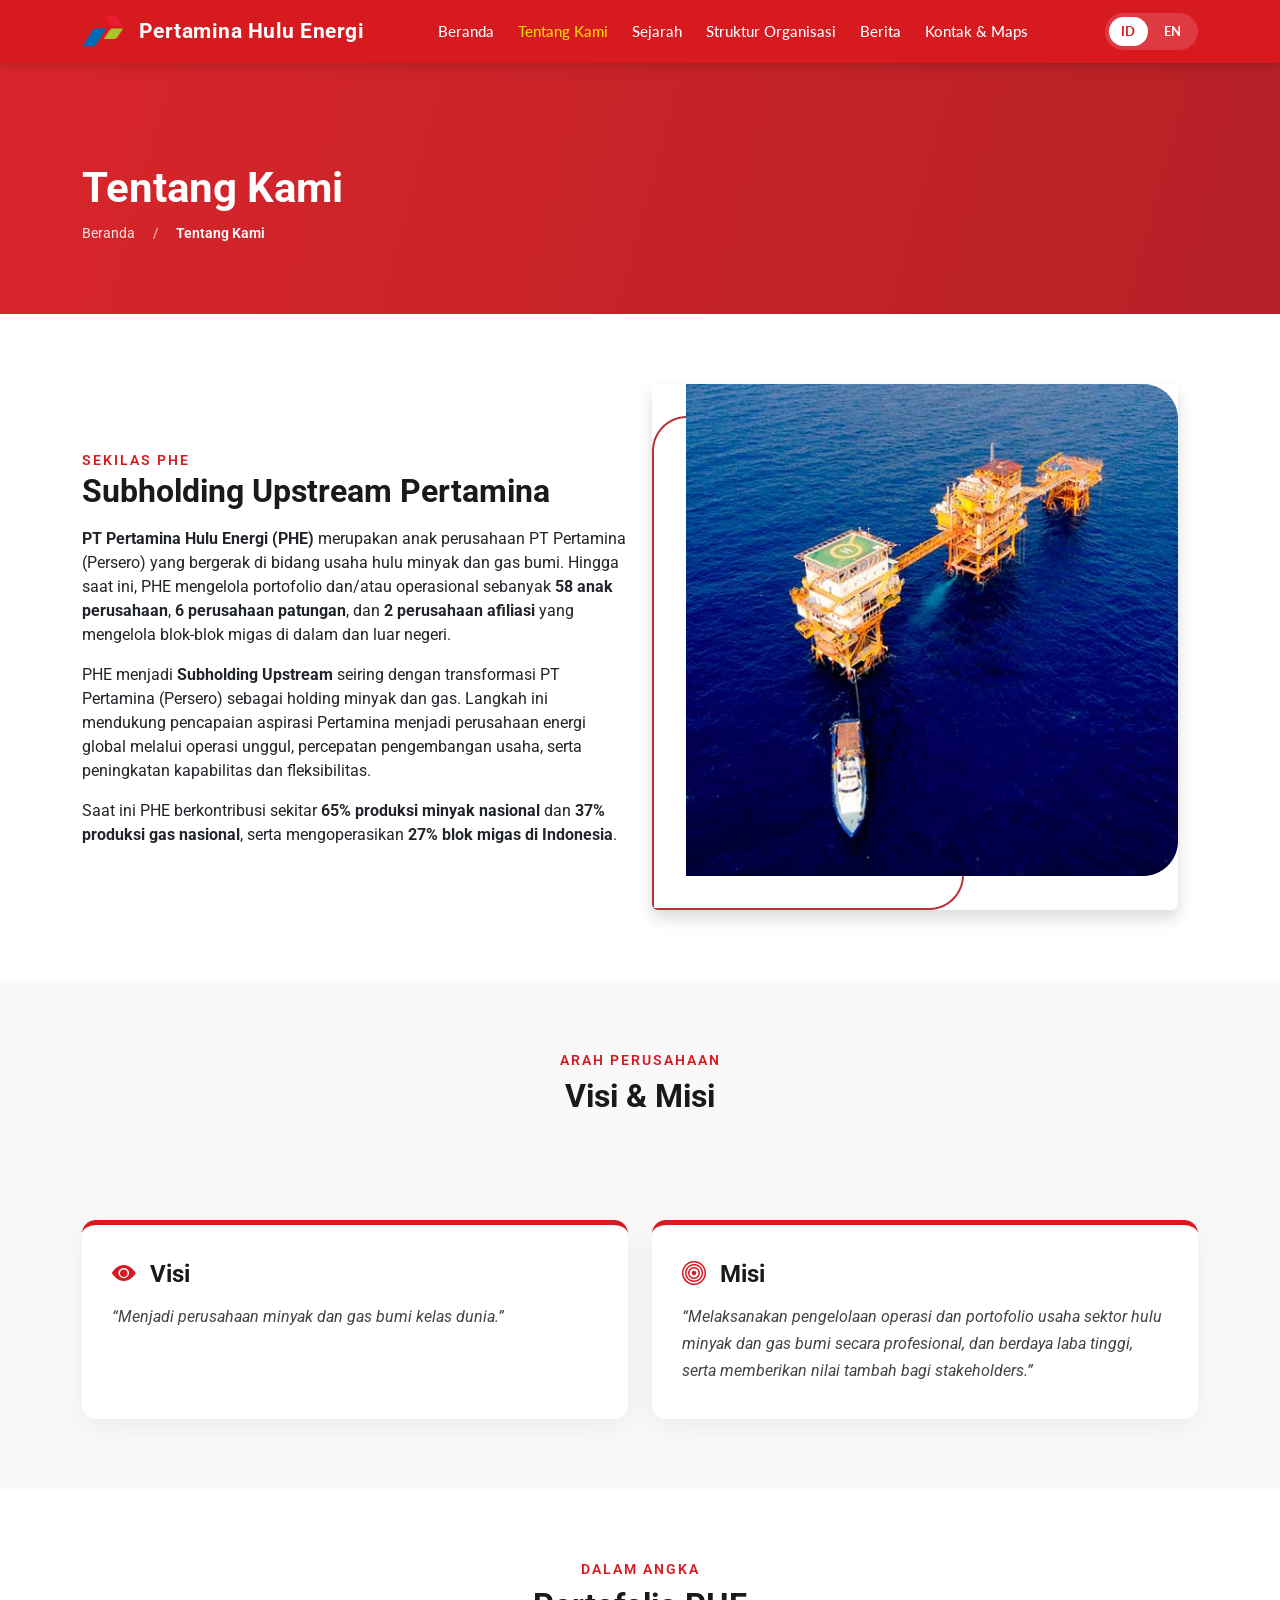
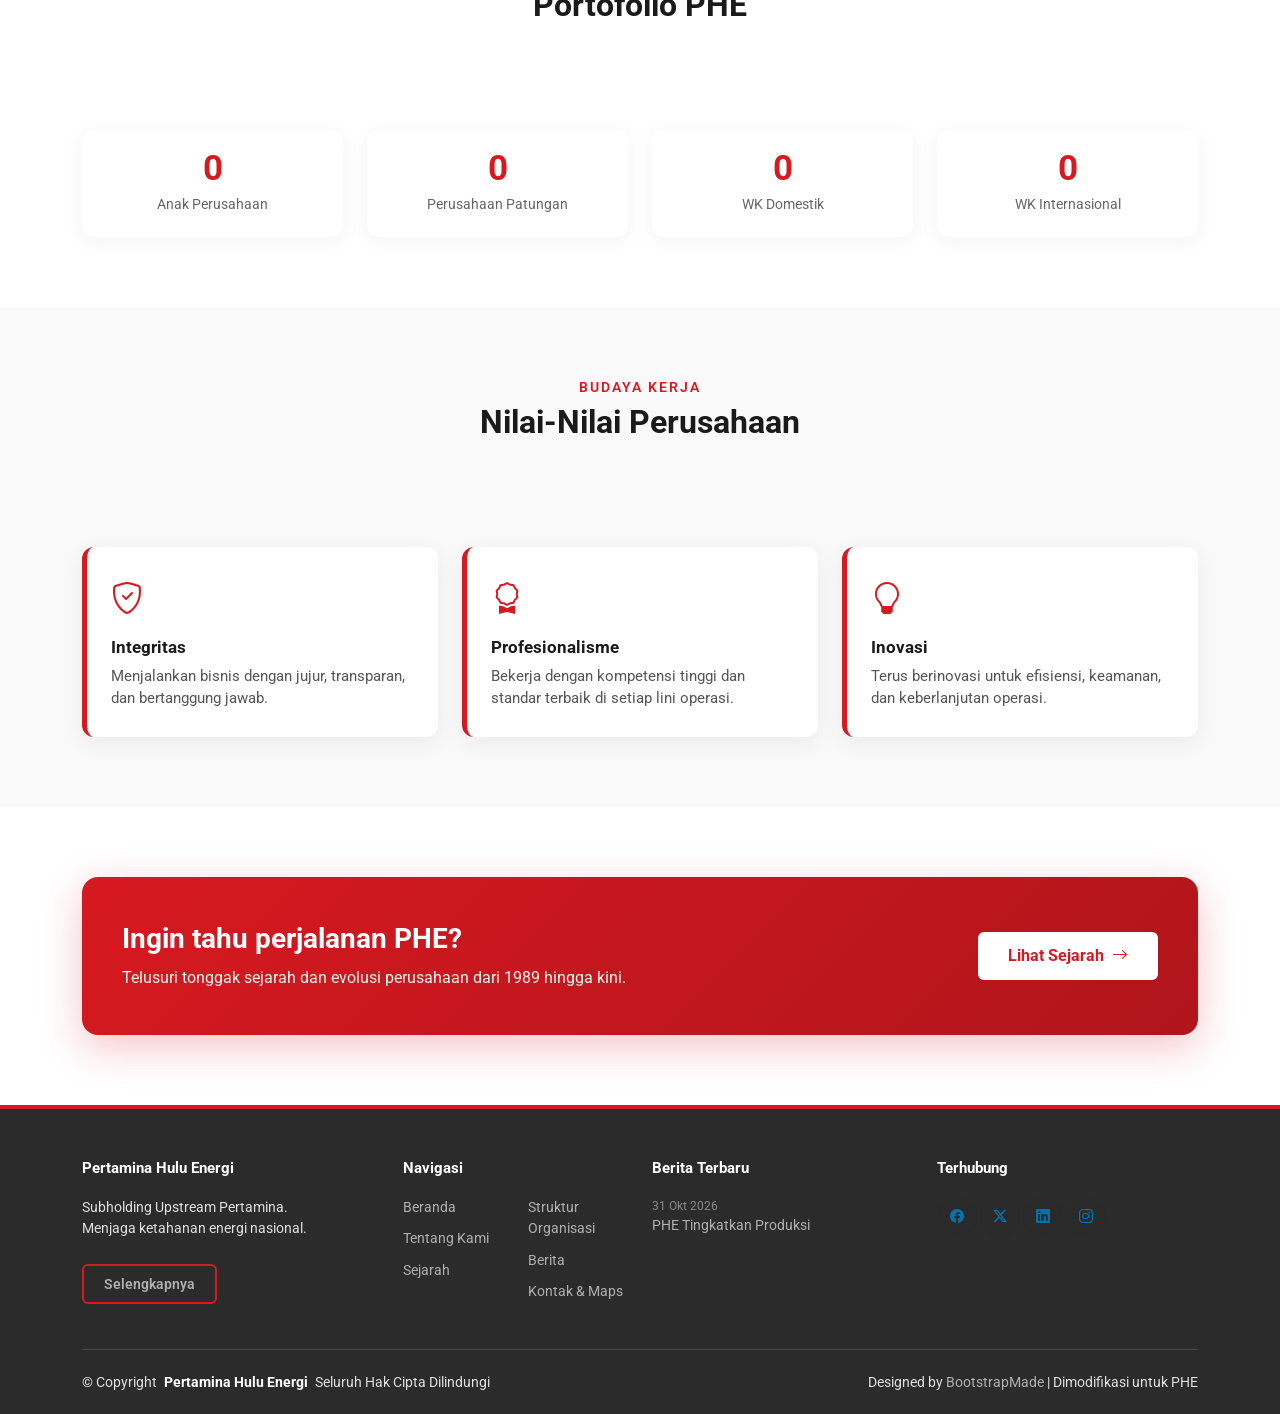
==== about.html @ e36b3fea "fix folder structure" ====
<!DOCTYPE html>
<html lang="id">

<head>
  <meta charset="utf-8">
  <meta content="width=device-width, initial-scale=1.0" name="viewport">
  <title>Tentang Kami - Pertamina Hulu Energi</title>
  <meta name="description" content="Profil lengkap PT Pertamina Hulu Energi (PHE), Subholding Upstream Pertamina.">

  <link href="assets/img/logok.png" rel="icon">
  <link href="assets/img/logok.png" rel="apple-touch-icon">

  <link href="https://fonts.googleapis.com" rel="preconnect">
  <link href="https://fonts.gstatic.com" rel="preconnect" crossorigin>
  <link href="https://fonts.googleapis.com/css2?family=Roboto:ital,wght@0,100;0,300;0,400;0,500;0,700;0,900;1,100;1,300;1,400;1,500;1,700;1,900&family=Lato:ital,wght@0,100;0,300;0,400;0,700;0,900;1,100;1,300;1,400;1,700;1,900&display=swap" rel="stylesheet">

  <link href="assets/vendor/bootstrap/css/bootstrap.min.css" rel="stylesheet">
  <link href="assets/vendor/bootstrap-icons/bootstrap-icons.css" rel="stylesheet">
  <link href="assets/vendor/aos/aos.css" rel="stylesheet">
  <link href="assets/vendor/swiper/swiper-bundle.min.css" rel="stylesheet">
  <link href="assets/vendor/glightbox/css/glightbox.min.css" rel="stylesheet">

  <link href="assets/css/main.css" rel="stylesheet">

  <style>
    :root {
      --pertamina-red: #D71920;
      --pertamina-blue: #0073B2;
      --pertamina-green: #00A651;
      --pertamina-dark: #1a1a1a;
      --pertamina-gray: #f5f5f5;
    }
    body { font-family: 'Roboto', sans-serif; color: #333; }

    .header {
      background-color: var(--pertamina-red) !important;
      color: #fff;
      box-shadow: 0 2px 12px rgba(0,0,0,0.18);
      padding: 12px 0;
    }
    
    .header .logo img {
      height: 60px;
      width: auto;
      object-fit: contain;
      margin-right: 15px; 
    }
    
    .header .sitename {
      color: #fff !important;
      font-weight: 700; 
      font-size: 1.5rem;
      letter-spacing: 0.5px; 
      margin: 0;
      display: flex;
      align-items: center;
    }

    .header .navmenu a { color: #fff !important; font-weight: 500; font-size: 0.95rem; padding: 8px 12px; }
    .header .navmenu a:hover, .header .navmenu .active { color: #ffd700 !important; }
    .header .mobile-nav-toggle { color: #fff; font-size: 1.5rem; }

    .page-title {
      background: linear-gradient(105deg, rgba(215,25,32,0.95) 0%, rgba(176,21,27,0.95) 100%),
                  url('https://images.unsplash.com/photo-1518709268805-4e9042af9f23?auto=format&fit=crop&w=1600&q=80') center/cover no-repeat;
      color: #fff;
      padding: 100px 0 70px;
    }
    .page-title h1 { color: #fff; font-weight: 700; font-size: 2.6rem; margin-bottom: 10px; }
    .page-title .breadcrumbs ol {
      list-style: none; padding: 0; margin: 0; display: flex; gap: 8px; flex-wrap: wrap;
      font-size: 0.9rem;
    }
    .page-title .breadcrumbs ol li a { color: #ffe4e6; text-decoration: none; }
    .page-title .breadcrumbs ol li a:hover { color: #fff; }
    .page-title .breadcrumbs ol li.current { color: #fff; font-weight: 600; }
    .page-title .breadcrumbs ol li + li::before { content: "/"; color: rgba(255,255,255,0.6); margin-right: 8px; }

    .section { padding: 70px 0; }
    .section-title { text-align: center; margin-bottom: 45px; }
    .section-title p { color: var(--pertamina-red); font-weight: 600; text-transform: uppercase; letter-spacing: 2px; font-size: 0.85rem; margin-bottom: 6px; }
    .section-title h2 { font-weight: 700; color: var(--pertamina-dark); font-size: 2rem; }

    .content-subtitle { color: var(--pertamina-red); font-weight: 600; text-transform: uppercase; letter-spacing: 2px; font-size: 0.9rem; }

    .btn-detail {
      background: var(--pertamina-red) !important;
      border-color: var(--pertamina-red) !important;
      color: #fff !important;
      padding: 12px 30px; border-radius: 6px; font-weight: 600;
      text-decoration: none; display: inline-block; transition: 0.3s;
    }
    .btn-detail:hover { background: #b0151b !important; border-color: #b0151b !important; color: #fff !important; }

    .vm-box {
      background: #fff; border-radius: 14px; padding: 35px 30px; height: 100%;
      box-shadow: 0 8px 30px rgba(0,0,0,0.06);
      border-top: 5px solid var(--pertamina-red);
    }
    .vm-box h4 { font-weight: 700; color: var(--pertamina-dark); margin-bottom: 14px; }
    .vm-box h4 i { color: var(--pertamina-red); margin-right: 8px; }
    .vm-box p { font-style: italic; color: #444; margin: 0; line-height: 1.7; }

    .stat-box { text-align: center; padding: 22px 10px; background: #fff; border-radius: 12px; box-shadow: 0 4px 20px rgba(0,0,0,0.05); }
    .stat-box .number { font-size: 2.2rem; font-weight: 700; color: var(--pertamina-red); display: block; line-height: 1; }
    .stat-box .label { font-size: 0.85rem; color: #666; margin-top: 8px; display: block; }

    .nilai-card {
      background: #fff; border-radius: 12px; padding: 28px 24px; height: 100%;
      box-shadow: 0 6px 24px rgba(0,0,0,0.06);
      border-left: 5px solid var(--pertamina-red);
      transition: 0.3s;
    }
    .nilai-card:hover { transform: translateY(-4px); box-shadow: 0 12px 32px rgba(0,0,0,0.1); }
    .nilai-card i { font-size: 2rem; color: var(--pertamina-red); margin-bottom: 14px; display: inline-block; }
    .nilai-card h5 { font-size: 1.05rem; font-weight: 700; color: var(--pertamina-dark); margin-bottom: 8px; }
    .nilai-card p { font-size: 0.92rem; color: #555; margin: 0; }

    .cta-strip {
      background: linear-gradient(135deg, var(--pertamina-red), #b0151b);
      color: #fff; border-radius: 16px; padding: 45px 40px;
      box-shadow: 0 12px 40px rgba(215,25,32,0.25);
    }
    .cta-strip h3 { font-weight: 700; margin-bottom: 10px; }
    .cta-strip p { opacity: 0.95; margin-bottom: 0; }
    .cta-strip .btn-light-phe {
      background: #fff; color: var(--pertamina-red);
      padding: 12px 30px; border-radius: 6px; font-weight: 700;
      text-decoration: none; display: inline-block; transition: 0.3s;
    }
    .cta-strip .btn-light-phe:hover { background: #ffe4e6; }

    /* FOOTER DARK MODE */
    .footer {
      background-color: #2b2b2b !important;
      border-top: 4px solid var(--pertamina-red);
      padding-top: 50px;
      color: #e0e0e0;
    }
    
    .footer .widget-heading { color: #ffffff !important; font-weight: 700; font-size: 1.1rem; margin-bottom: 16px; }
    .footer a, .footer .widget ul li a { color: #b0b0b0 !important; text-decoration: none; }
    .footer a:hover, .footer .widget ul li a:hover { color: #ffffff !important; }
    .footer .social-icons a span { color: #ffffff; }
    .footer .social-icons a:hover span { color: var(--pertamina-red); }
    .footer .copyright { border-top: 1px solid #444444; margin-top: 30px; padding: 20px 0; font-size: 0.85rem; }
    
    /* PERBAIKAN WARNA TANGGAL FOOTER */
    .footer .widget .footer-blog-entry .date {
      color: #888 !important; 
    }

    @media (max-width: 768px) {
      .page-title h1 { font-size: 2rem; }
      .page-title { padding: 80px 0 55px; }
      .section { padding: 55px 0; }
      .header .logo img { height: 45px; }
      .header .sitename { font-size: 1.1rem; }
    }
  </style>
</head>

<body class="about-page">

  <header id="header" class="header d-flex align-items-center sticky-top">
    <div class="container-fluid container-xl position-relative d-flex align-items-center justify-content-between">
      
      <a href="index.html" class="logo d-flex align-items-center">
        <img src="assets/img/logok.png" alt="Logo Pertamina">
        <h1 class="sitename">Pertamina Hulu Energi</h1>
      </a>

      <nav id="navmenu" class="navmenu">
        <ul>
          <li><a href="index.html" data-i18n="nav.beranda">Beranda</a></li>
          <li><a href="about.html" class="active" data-i18n="nav.tentang">Tentang Kami</a></li>
          <li><a href="sejarah.html" data-i18n="nav.sejarah">Sejarah</a></li>
          <li><a href="struktur-organisasi.html" data-i18n="nav.struktur">Struktur Organisasi</a></li>
          <li><a href="berita.html" data-i18n="nav.berita">Berita</a></li>
          <li><a href="contact.html" data-i18n="nav.kontak">Kontak & Maps</a></li>
        </ul>
        <i class="mobile-nav-toggle d-xl-none bi bi-list"></i>
      </nav>
      
      <div class="lang-switcher">
        <button class="lang-btn active" data-lang="id" title="Bahasa Indonesia">ID</button>
        <button class="lang-btn" data-lang="en" title="English">EN</button>
      </div>
    </div>
  </header>

  <main class="main">

    <div class="page-title">
      <div class="container">
        <h1 data-i18n="about.page.title">Tentang Kami</h1>
        <nav class="breadcrumbs">
          <ol>
            <li><a href="index.html" data-i18n="nav.beranda">Beranda</a></li>
            <li class="current" data-i18n="about.breadcrumb">Tentang Kami</li>
          </ol>
        </nav>
      </div>
    </div>

    <section class="section">
      <div class="container">
        <div class="row gy-5 align-items-center">
          <div class="col-lg-6" data-aos="fade-up">
            <span class="content-subtitle" data-i18n="about.tag">Sekilas PHE</span>
            <h2 class="mb-3" style="font-weight:700;color:var(--pertamina-dark);" data-i18n="about.title">Subholding Upstream Pertamina</h2>
            <p data-i18n="about.p1">
              <strong>PT Pertamina Hulu Energi (PHE)</strong> merupakan anak perusahaan
              PT Pertamina (Persero) yang bergerak di bidang usaha hulu minyak dan gas bumi.
              Hingga saat ini, PHE mengelola portofolio dan/atau operasional sebanyak
              <strong>58 anak perusahaan</strong>, <strong>6 perusahaan patungan</strong>,
              dan <strong>2 perusahaan afiliasi</strong> yang mengelola blok-blok migas
              di dalam dan luar negeri.
            </p>
            <p data-i18n="about.p2">
              PHE menjadi <strong>Subholding Upstream</strong> seiring dengan transformasi
              PT Pertamina (Persero) sebagai holding minyak dan gas. Langkah ini mendukung
              pencapaian aspirasi Pertamina menjadi perusahaan energi global melalui
              operasi unggul, percepatan pengembangan usaha, serta peningkatan kapabilitas
              dan fleksibilitas.
            </p>
            <p class="mb-0" data-i18n="about.p3">
              Saat ini PHE berkontribusi sekitar <strong>65% produksi minyak nasional</strong>
              dan <strong>37% produksi gas nasional</strong>, serta mengoperasikan
              <strong>27% blok migas di Indonesia</strong>.
            </p>
          </div>
          <div class="col-lg-6" data-aos="fade-up" data-aos-delay="100">
            <img src="assets/img/pertamina.png" alt="Operasi PHE" class="img-fluid rounded shadow">
          </div>
        </div>
      </div>
    </section>

    <section class="section" style="background:#f9f9f9;">
      <div class="container section-title" data-aos="fade-up">
        <p data-i18n="about.vm.tag">Arah Perusahaan</p>
        <h2 data-i18n="about.vm.title">Visi & Misi</h2>
      </div>
      <div class="container">
        <div class="row gy-4">
          <div class="col-md-6" data-aos="fade-up">
            <div class="vm-box">
              <h4><i class="bi bi-eye-fill"></i> <span data-i18n="about.visi.title">Visi</span></h4>
              <p data-i18n="about.visi.desc">“Menjadi perusahaan minyak dan gas bumi kelas dunia.”</p>
            </div>
          </div>
          <div class="col-md-6" data-aos="fade-up" data-aos-delay="100">
            <div class="vm-box">
              <h4><i class="bi bi-bullseye"></i> <span data-i18n="about.misi.title">Misi</span></h4>
              <p data-i18n="about.misi.desc">“Melaksanakan pengelolaan operasi dan portofolio usaha sektor hulu minyak dan gas bumi secara profesional, dan berdaya laba tinggi, serta memberikan nilai tambah bagi stakeholders.”</p>
            </div>
          </div>
        </div>
      </div>
    </section>

    <section class="section">
      <div class="container section-title" data-aos="fade-up">
        <p data-i18n="about.port.tag">Dalam Angka</p>
        <h2 data-i18n="about.port.title">Portofolio PHE</h2>
      </div>
      <div class="container">
        <div class="row gy-4">
          <div class="col-6 col-md-3" data-aos="fade-up">
            <div class="stat-box"><span class="number purecounter" data-purecounter-start="0" data-purecounter-end="58" data-purecounter-duration="1"></span><span class="label" data-i18n="about.port.s1">Anak Perusahaan</span></div>
          </div>
          <div class="col-6 col-md-3" data-aos="fade-up" data-aos-delay="100">
            <div class="stat-box"><span class="number purecounter" data-purecounter-start="0" data-purecounter-end="6" data-purecounter-duration="1"></span><span class="label" data-i18n="about.port.s2">Perusahaan Patungan</span></div>
          </div>
          <div class="col-6 col-md-3" data-aos="fade-up" data-aos-delay="200">
            <div class="stat-box"><span class="number purecounter" data-purecounter-start="0" data-purecounter-end="40" data-purecounter-duration="1"></span><span class="label" data-i18n="about.port.s3">WK Domestik</span></div>
          </div>
          <div class="col-6 col-md-3" data-aos="fade-up" data-aos-delay="300">
            <div class="stat-box"><span class="number purecounter" data-purecounter-start="0" data-purecounter-end="27" data-purecounter-duration="1"></span><span class="label" data-i18n="about.port.s4">WK Internasional</span></div>
          </div>
        </div>
      </div>
    </section>

    <section class="section" style="background:#f9f9f9;">
      <div class="container section-title" data-aos="fade-up">
        <p data-i18n="about.nilai.tag">Budaya Kerja</p>
        <h2 data-i18n="about.nilai.title">Nilai-Nilai Perusahaan</h2>
      </div>
      <div class="container">
        <div class="row gy-4">
          <div class="col-md-4" data-aos="fade-up">
            <div class="nilai-card">
              <i class="bi bi-shield-check"></i>
              <h5 data-i18n="about.nilai1.title">Integritas</h5>
              <p data-i18n="about.nilai1.desc">Menjalankan bisnis dengan jujur, transparan, dan bertanggung jawab.</p>
            </div>
          </div>
          <div class="col-md-4" data-aos="fade-up" data-aos-delay="100">
            <div class="nilai-card">
              <i class="bi bi-award"></i>
              <h5 data-i18n="about.nilai2.title">Profesionalisme</h5>
              <p data-i18n="about.nilai2.desc">Bekerja dengan kompetensi tinggi dan standar terbaik di setiap lini operasi.</p>
            </div>
          </div>
          <div class="col-md-4" data-aos="fade-up" data-aos-delay="200">
            <div class="nilai-card">
              <i class="bi bi-lightbulb"></i>
              <h5 data-i18n="about.nilai3.title">Inovasi</h5>
              <p data-i18n="about.nilai3.desc">Terus berinovasi untuk efisiensi, keamanan, dan keberlanjutan operasi.</p>
            </div>
          </div>
        </div>
      </div>
    </section>

    <section class="section">
      <div class="container">
        <div class="cta-strip" data-aos="fade-up">
          <div class="row align-items-center gy-4">
            <div class="col-lg-8">
              <h3 data-i18n="about.cta.title">Ingin tahu perjalanan PHE?</h3>
              <p data-i18n="about.cta.desc">Telusuri tonggak sejarah dan evolusi perusahaan dari 1989 hingga kini.</p>
            </div>
            <div class="col-lg-4 text-lg-end text-center">
              <a href="sejarah.html" class="btn-light-phe"><span data-i18n="about.cta.btn">Lihat Sejarah</span> <i class="bi bi-arrow-right ms-1"></i></a>
            </div>
          </div>
        </div>
      </div>
    </section>

  </main>

  <footer id="footer" class="footer">
    <div class="container">
      <div class="row g-4">
        <div class="col-md-6 col-lg-3 mb-3 mb-md-0">
          <div class="widget">
            <h3 class="widget-heading" data-i18n="footer.brand">Pertamina Hulu Energi</h3>
            <p class="mb-4" style="font-size:0.9rem;" data-i18n="footer.desc">Subholding Upstream Pertamina. Menjaga ketahanan energi nasional.</p>
            <p class="mb-0"><a href="about.html" class="btn-outline-detail" style="padding:8px 20px;font-size:0.85rem; border-color: #fff; color: #fff;" data-i18n="footer.selengkapnya">Selengkapnya</a></p>
          </div>
        </div>
        <div class="col-md-6 col-lg-3 ps-lg-5 mb-3 mb-md-0">
          <div class="widget">
            <h3 class="widget-heading" data-i18n="footer.nav">Navigasi</h3>
            <div class="row" style="font-size:0.9rem;">
              <div class="col-6">
                <ul class="list-unstyled">
                  <li><a href="index.html" data-i18n="nav.beranda">Beranda</a></li>
                  <li><a href="about.html" data-i18n="nav.tentang">Tentang Kami</a></li>
                  <li><a href="sejarah.html" data-i18n="nav.sejarah">Sejarah</a></li>
                </ul>
              </div>
              <div class="col-6">
                <ul class="list-unstyled">
                  <li><a href="struktur-organisasi.html" data-i18n="nav.struktur">Struktur Organisasi</a></li>
                  <li><a href="berita.html" data-i18n="nav.berita">Berita</a></li>
                  <li><a href="contact.html" data-i18n="nav.kontak">Kontak & Maps</a></li>
                </ul>
              </div>
            </div>
          </div>
        </div>
        <div class="col-md-6 col-lg-3 pl-lg-5">
          <div class="widget">
            <h3 class="widget-heading" data-i18n="footer.berita">Berita Terbaru</h3>
            <ul class="list-unstyled footer-blog-entry" style="font-size:0.9rem;">
              <li><span class="d-block date">31 Okt 2026</span><a href="berita.html" data-i18n="footer.berita1">PHE Tingkatkan Produksi</a></li>
            </ul>
          </div>
        </div>
        <div class="col-md-6 col-lg-3 pl-lg-5">
          <div class="widget">
            <h3 class="widget-heading" data-i18n="footer.terhubung">Terhubung</h3>
            <ul class="list-unstyled social-icons light mb-3">
              <li><a href="https://www.facebook.com/pertamina" target="_blank" rel="noopener" title="Facebook"><span class="bi bi-facebook"></span></a></li>
              <li><a href="https://twitter.com/pertamina" target="_blank" rel="noopener" title="Twitter/X"><span class="bi bi-twitter-x"></span></a></li>
              <li><a href="https://www.linkedin.com/company/phepertamina/" target="_blank" rel="noopener" title="LinkedIn"><span class="bi bi-linkedin"></span></a></li>
              <li><a href="https://www.instagram.com/phe.pertamina/" target="_blank" rel="noopener" title="Instagram"><span class="bi bi-instagram"></span></a></li>
            </ul>
          </div>
        </div>
      </div>
      <div class="copyright d-flex flex-column flex-md-row align-items-center justify-content-md-between">
        <p>© <span>Copyright</span> <strong class="px-1 sitename text-white">Pertamina Hulu Energi</strong> <span data-i18n="footer.copyright">Seluruh Hak Cipta Dilindungi</span></p>
        <div class="credits">Designed by <a href="https://bootstrapmade.com/">BootstrapMade</a> | Dimodifikasi untuk PHE</div>
      </div>
    </div>
  </footer>

  <a href="#header" id="scroll-top" class="scroll-top d-flex align-items-center justify-content-center"><i class="bi bi-arrow-up-short"></i></a>
  <div id="preloader"></div>

  <script src="assets/vendor/bootstrap/js/bootstrap.bundle.min.js"></script>
  <script src="assets/vendor/php-email-form/validate.js"></script>
  <script src="assets/vendor/aos/aos.js"></script>
  <script src="assets/vendor/swiper/swiper-bundle.min.js"></script>
  <script src="assets/vendor/purecounter/purecounter_vanilla.js"></script>
  <script src="assets/vendor/glightbox/js/glightbox.min.js"></script>
  <script src="assets/vendor/imagesloaded/imagesloaded.pkgd.min.js"></script>
  <script src="assets/vendor/isotope-layout/isotope.pkgd.min.js"></script>
  <script src="assets/js/main.js"></script>

  <script>
  const translations = {
    id: {
      "nav.beranda":"Beranda","nav.tentang":"Tentang Kami","nav.sejarah":"Sejarah","nav.struktur":"Struktur Organisasi","nav.berita":"Berita","nav.kontak":"Kontak & Maps",
      "about.page.title":"Tentang Kami","about.breadcrumb":"Tentang Kami","about.tag":"Sekilas PHE","about.title":"Subholding Upstream Pertamina",
      "about.p1":"<strong>PT Pertamina Hulu Energi (PHE)</strong> merupakan anak perusahaan PT Pertamina (Persero) yang bergerak di bidang usaha hulu minyak dan gas bumi. Hingga saat ini, PHE mengelola portofolio dan/atau operasional sebanyak <strong>58 anak perusahaan</strong>, <strong>6 perusahaan patungan</strong>, dan <strong>2 perusahaan afiliasi</strong> yang mengelola blok-blok migas di dalam dan luar negeri.",
      "about.p2":"PHE menjadi <strong>Subholding Upstream</strong> seiring dengan transformasi PT Pertamina (Persero) sebagai holding minyak dan gas. Langkah ini mendukung pencapaian aspirasi Pertamina menjadi perusahaan energi global melalui operasi unggul, percepatan pengembangan usaha, serta peningkatan kapabilitas dan fleksibilitas.",
      "about.p3":"Saat ini PHE berkontribusi sekitar <strong>65% produksi minyak nasional</strong> dan <strong>37% produksi gas nasional</strong>, serta mengoperasikan <strong>27% blok migas di Indonesia</strong>.",
      "about.vm.tag":"Arah Perusahaan","about.vm.title":"Visi & Misi","about.visi.title":"Visi","about.visi.desc":"“Menjadi perusahaan minyak dan gas bumi kelas dunia.”",
      "about.misi.title":"Misi","about.misi.desc":"“Melaksanakan pengelolaan operasi dan portofolio usaha sektor hulu minyak dan gas bumi secara profesional, dan berdaya laba tinggi, serta memberikan nilai tambah bagi stakeholders.”",
      "about.port.tag":"Dalam Angka","about.port.title":"Portofolio PHE","about.port.s1":"Anak Perusahaan","about.port.s2":"Perusahaan Patungan","about.port.s3":"WK Domestik","about.port.s4":"WK Internasional",
      "about.nilai.tag":"Budaya Kerja","about.nilai.title":"Nilai-Nilai Perusahaan","about.nilai1.title":"Integritas","about.nilai1.desc":"Menjalankan bisnis dengan jujur, transparan, dan bertanggung jawab.","about.nilai2.title":"Profesionalisme","about.nilai2.desc":"Bekerja dengan kompetensi tinggi dan standar terbaik di setiap lini operasi.","about.nilai3.title":"Inovasi","about.nilai3.desc":"Terus berinovasi untuk efisiensi, keamanan, dan keberlanjutan operasi.",
      "about.cta.title":"Ingin tahu perjalanan PHE?","about.cta.desc":"Telusuri tonggak sejarah dan evolusi perusahaan dari 1989 hingga kini.","about.cta.btn":"Lihat Sejarah",
      "footer.brand":"Pertamina Hulu Energi","footer.desc":"Subholding Upstream Pertamina. Menjaga ketahanan energi nasional.","footer.selengkapnya":"Selengkapnya","footer.nav":"Navigasi","footer.berita":"Berita Terbaru","footer.terhubung":"Terhubung","footer.copyright":"Seluruh Hak Cipta Dilindungi","footer.berita1":"PHE Tingkatkan Produksi"
    },
    en: {
      "nav.beranda":"Home","nav.tentang":"About Us","nav.sejarah":"History","nav.struktur":"Organization Structure","nav.berita":"News","nav.kontak":"Contact & Maps",
      "about.page.title":"About Us","about.breadcrumb":"About Us","about.tag":"About PHE","about.title":"Pertamina's Upstream Subholding",
      "about.p1":"<strong>PT Pertamina Hulu Energi (PHE)</strong> is a subsidiary of PT Pertamina (Persero) engaged in the upstream oil and gas business. To date, PHE manages portfolios and/or operations of <strong>58 subsidiaries</strong>, <strong>6 joint ventures</strong>, and <strong>2 affiliated companies</strong> managing oil and gas blocks domestically and internationally.",
      "about.p2":"PHE became the <strong>Upstream Subholding</strong> alongside PT Pertamina (Persero)'s transformation as an oil and gas holding. This step supports Pertamina's aspiration to become a global energy company through operational excellence, accelerated business development, and enhanced capabilities and flexibility.",
      "about.p3":"PHE currently contributes around <strong>65% of national oil production</strong> and <strong>37% of national gas production</strong>, and operates <strong>27% of oil and gas blocks in Indonesia</strong>.",
      "about.vm.tag":"Company Direction","about.vm.title":"Vision & Mission","about.visi.title":"Vision","about.visi.desc":"“To become a world-class oil and gas company.”",
      "about.misi.title":"Mission","about.misi.desc":"“To professionally manage operations and business portfolios in the upstream oil and gas sector with high profitability, and to provide added value for stakeholders.”",
      "about.port.tag":"In Numbers","about.port.title":"PHE Portfolio","about.port.s1":"Subsidiaries","about.port.s2":"Joint Ventures","about.port.s3":"Domestic WK","about.port.s4":"International WK",
      "about.nilai.tag":"Work Culture","about.nilai.title":"Company Values","about.nilai1.title":"Integrity","about.nilai1.desc":"Conducting business honestly, transparently, and responsibly.","about.nilai2.title":"Professionalism","about.nilai2.desc":"Working with high competence and the best standards across every line of operation.","about.nilai3.title":"Innovation","about.nilai3.desc":"Continuously innovating for efficiency, safety, and sustainable operations.",
      "about.cta.title":"Want to know PHE's journey?","about.cta.desc":"Trace the historical milestones and evolution of the company from 1989 to the present.","about.cta.btn":"View History",
      "footer.brand":"Pertamina Hulu Energi","footer.desc":"Pertamina's Upstream Subholding. Safeguarding national energy resilience.","footer.selengkapnya":"Learn More","footer.nav":"Navigation","footer.berita":"Latest News","footer.terhubung":"Connect","footer.copyright":"All Rights Reserved","footer.berita1":"PHE Boosts Production"
    }
  };

  let currentLang = localStorage.getItem('phe-lang') || 'id';

  function applyLanguage(lang) {
    currentLang = lang;
    localStorage.setItem('phe-lang', lang);
    document.documentElement.setAttribute('lang', lang);

    document.querySelectorAll('[data-i18n]').forEach(el => {
      const key = el.getAttribute('data-i18n');
      const tr = translations[lang] && translations[lang][key];
      if (tr !== undefined) el.innerHTML = tr;
    });

    document.querySelectorAll('.lang-btn').forEach(btn => {
      btn.classList.toggle('active', btn.dataset.lang === lang);
    });
  }

  document.addEventListener('DOMContentLoaded', () => {
    applyLanguage(currentLang);
    document.querySelectorAll('.lang-btn').forEach(btn => {
      btn.addEventListener('click', e => {
        e.preventDefault();
        applyLanguage(btn.dataset.lang);
      });
    });
  });
  </script>

</body>
</html>
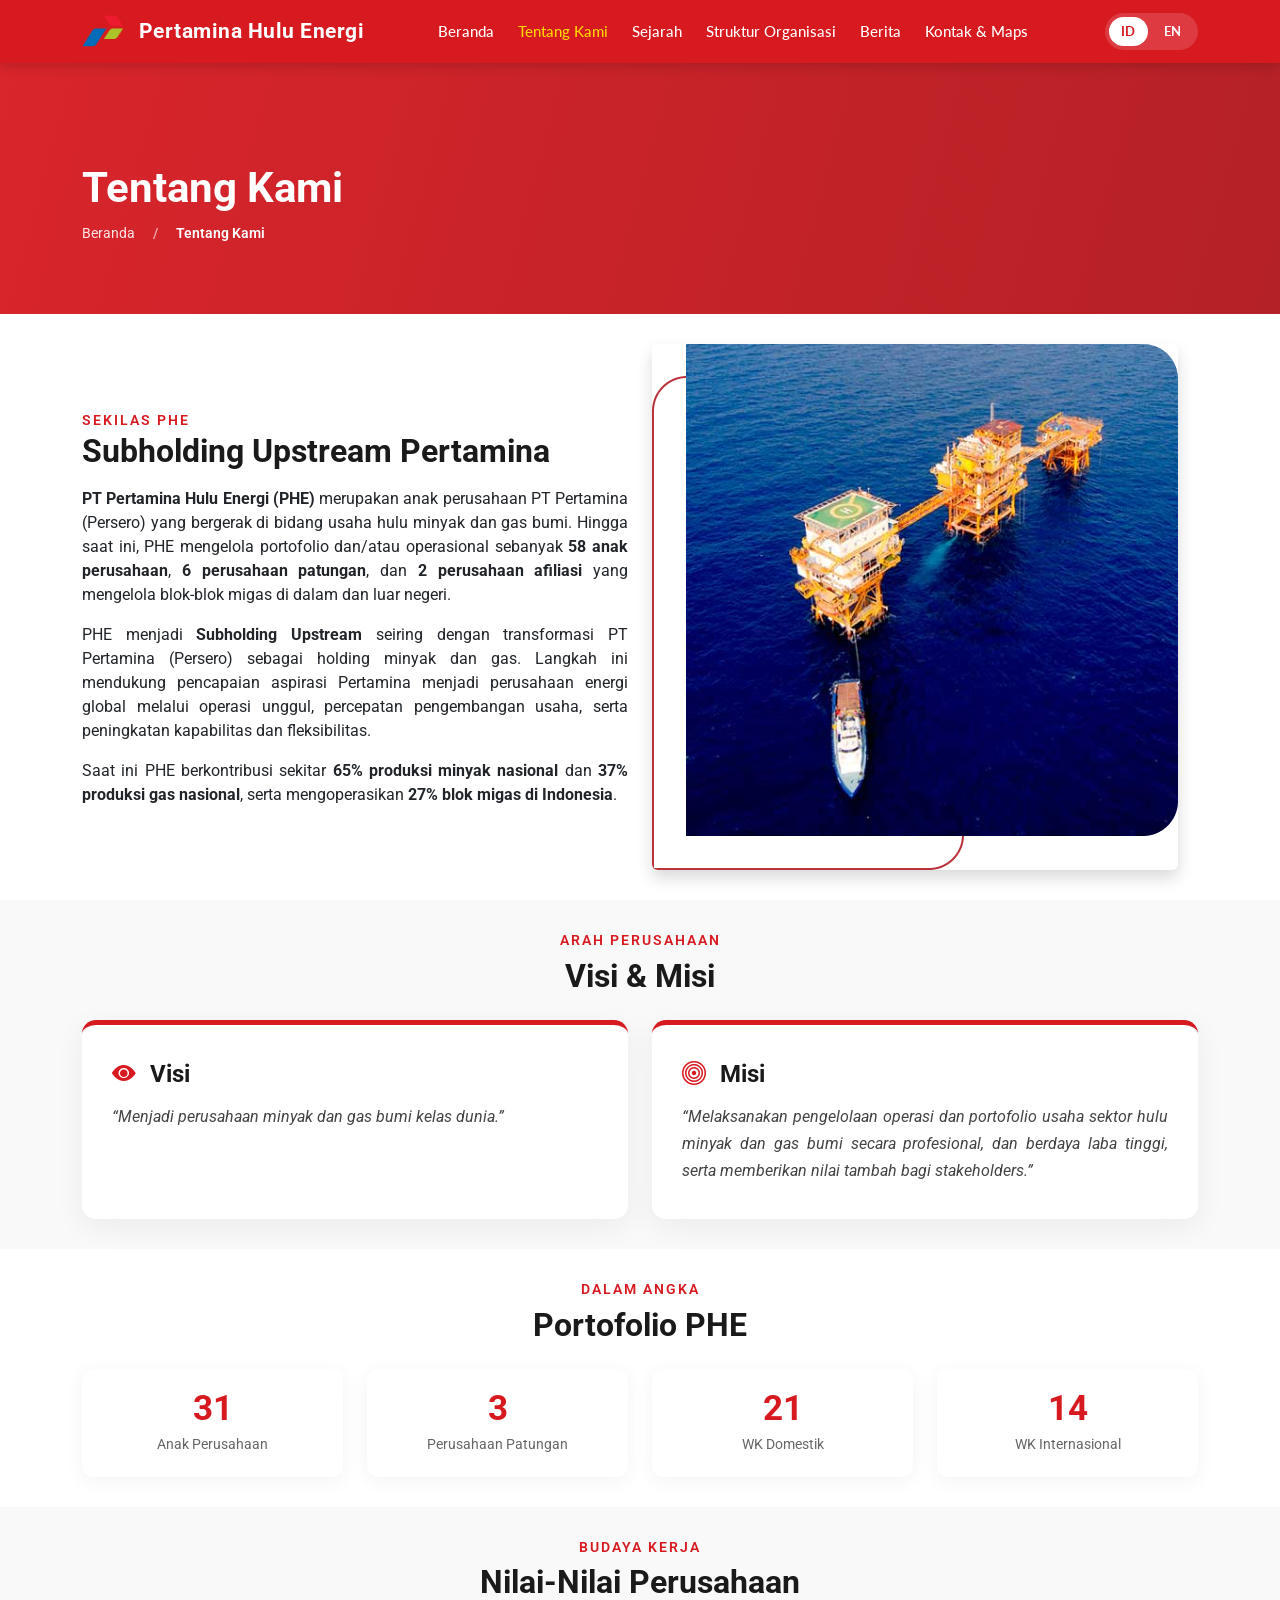
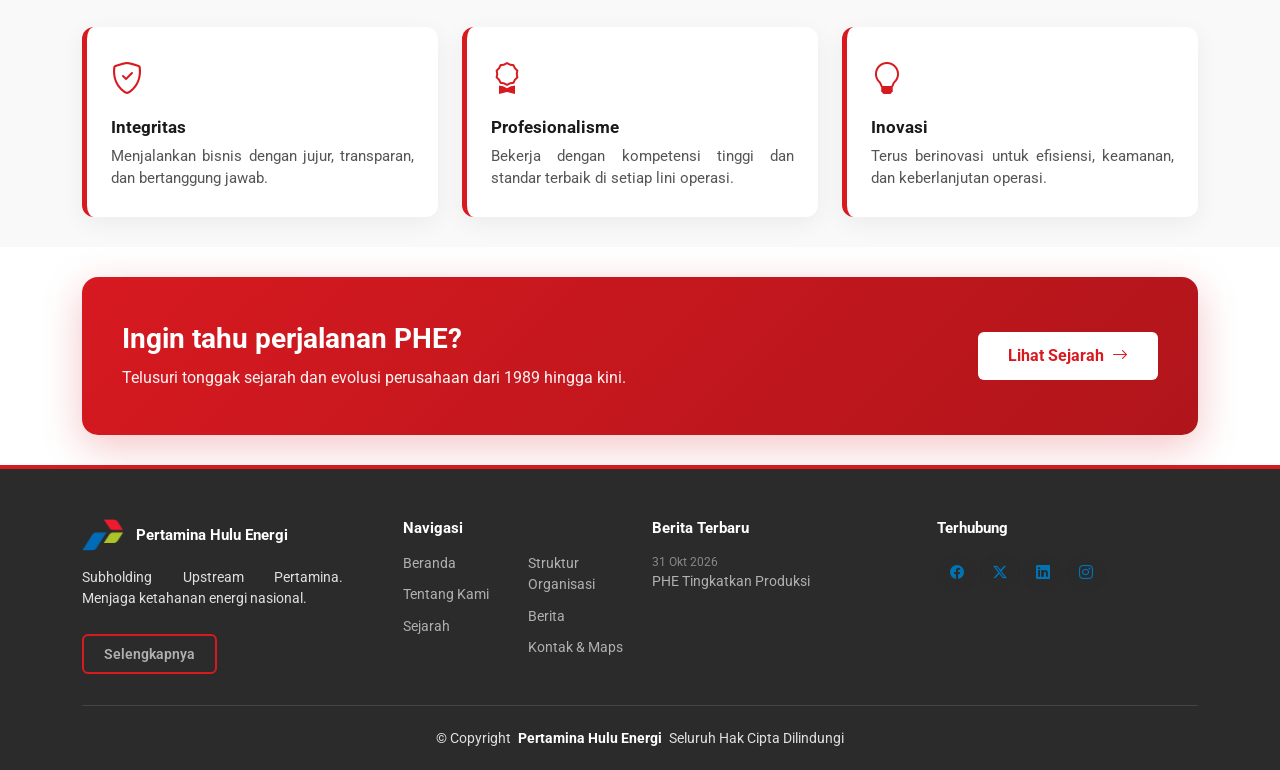
==== commit d6c1a2c9: "update website" ====
--- a/about.html
+++ b/about.html
@@ -138,14 +138,27 @@
       color: #e0e0e0;
     }
     
-    .footer .widget-heading { color: #ffffff !important; font-weight: 700; font-size: 1.1rem; margin-bottom: 16px; }
+    .footer .widget-heading { 
+      color: #ffffff !important; 
+      font-weight: 700; 
+      font-size: 1.1rem; 
+      margin-bottom: 16px; 
+      display: flex;
+      align-items: center;
+      gap: 10px;
+    }
+    .footer .widget-heading img {
+      height: 30px;
+      width: auto;
+      object-fit: contain;
+    }
+
     .footer a, .footer .widget ul li a { color: #b0b0b0 !important; text-decoration: none; }
     .footer a:hover, .footer .widget ul li a:hover { color: #ffffff !important; }
     .footer .social-icons a span { color: #ffffff; }
     .footer .social-icons a:hover span { color: var(--pertamina-red); }
     .footer .copyright { border-top: 1px solid #444444; margin-top: 30px; padding: 20px 0; font-size: 0.85rem; }
     
-    /* PERBAIKAN WARNA TANGGAL FOOTER */
     .footer .widget .footer-blog-entry .date {
       color: #888 !important; 
     }
@@ -338,7 +351,10 @@
       <div class="row g-4">
         <div class="col-md-6 col-lg-3 mb-3 mb-md-0">
           <div class="widget">
-            <h3 class="widget-heading" data-i18n="footer.brand">Pertamina Hulu Energi</h3>
+            <h3 class="widget-heading">
+              <img src="assets/img/logok.png" alt="Logo Pertamina">
+              Pertamina Hulu Energi
+            </h3>
             <p class="mb-4" style="font-size:0.9rem;" data-i18n="footer.desc">Subholding Upstream Pertamina. Menjaga ketahanan energi nasional.</p>
             <p class="mb-0"><a href="about.html" class="btn-outline-detail" style="padding:8px 20px;font-size:0.85rem; border-color: #fff; color: #fff;" data-i18n="footer.selengkapnya">Selengkapnya</a></p>
           </div>
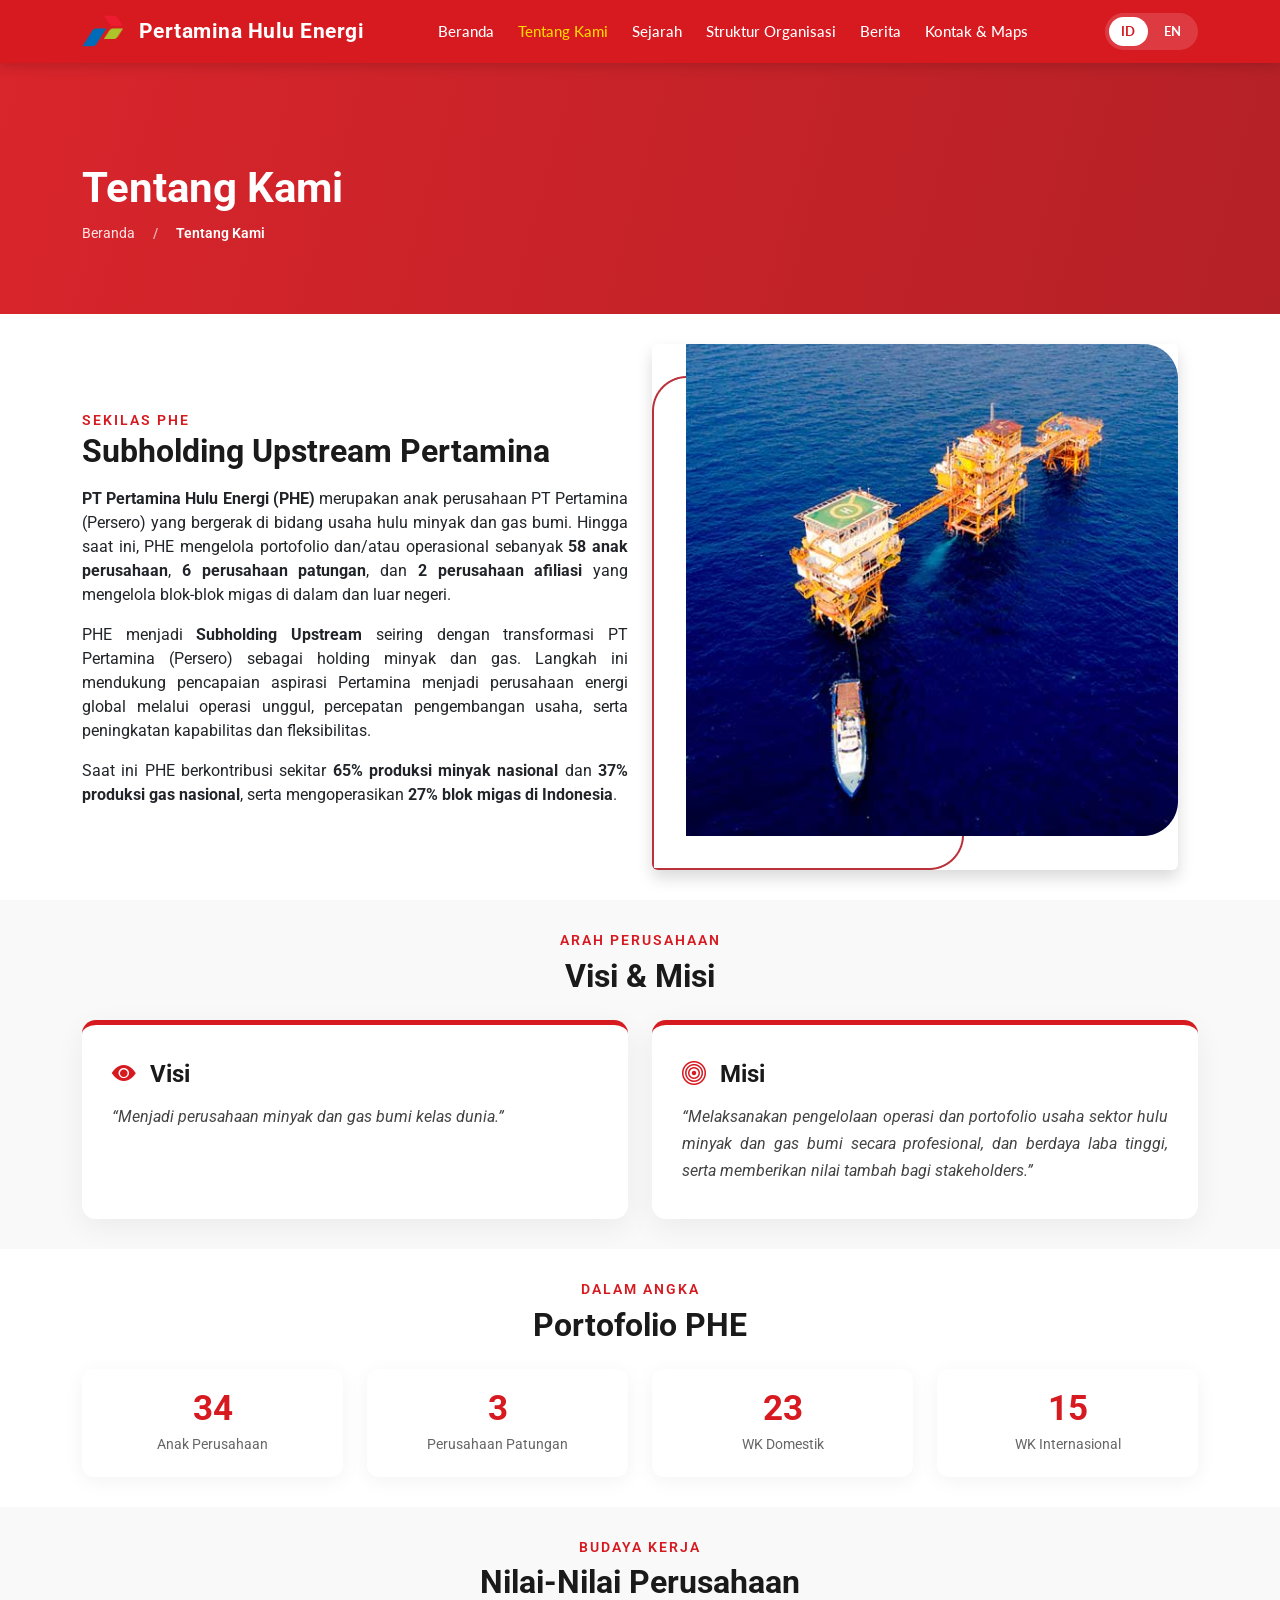
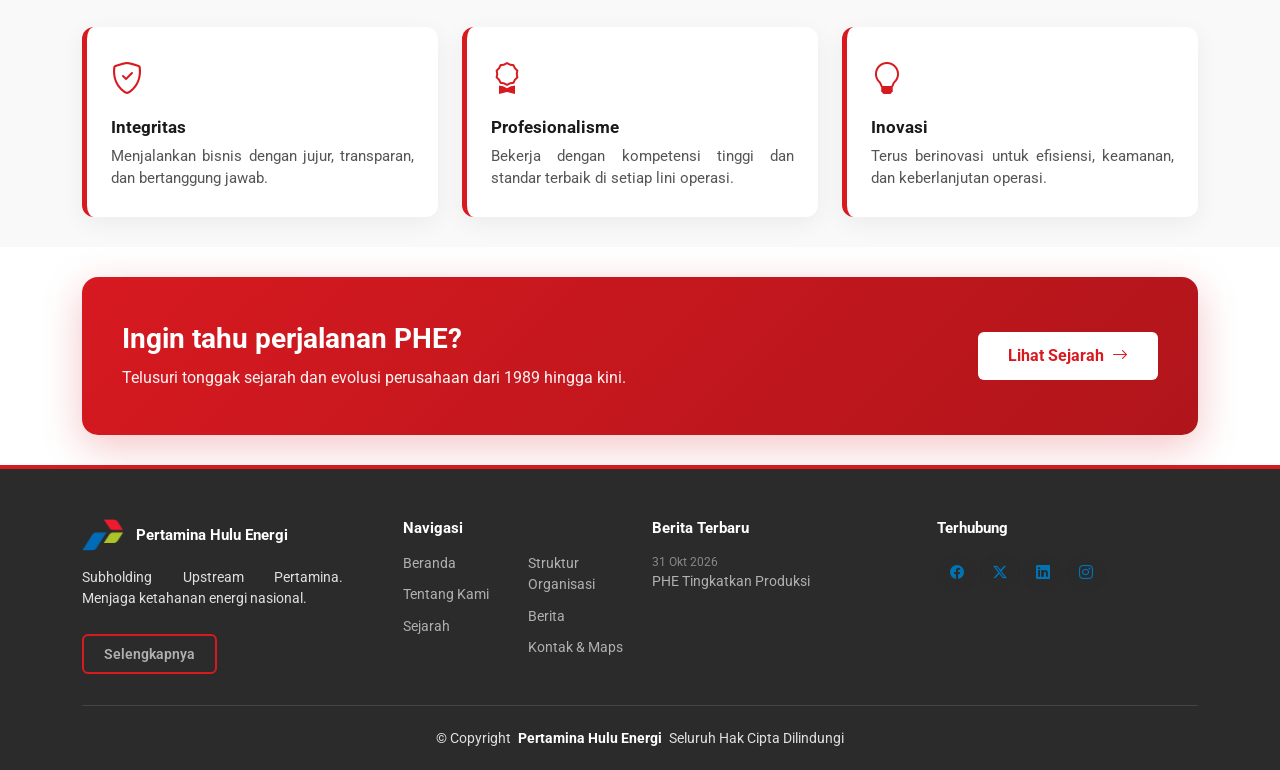
==== commit ed78dfde: "update website" ====
--- a/about.html
+++ b/about.html
@@ -476,6 +476,16 @@
         applyLanguage(btn.dataset.lang);
       });
     });
+
+    document.querySelector('.header .logo').addEventListener('click', function(e) {
+      const currentPath = window.location.pathname.split('/').pop() || 'index.html';
+      const targetPath = this.getAttribute('href');
+      
+      if (currentPath === targetPath) {
+        e.preventDefault();
+        window.scrollTo({ top: 0, behavior: 'smooth' });
+      }
+    });
   });
   </script>
 
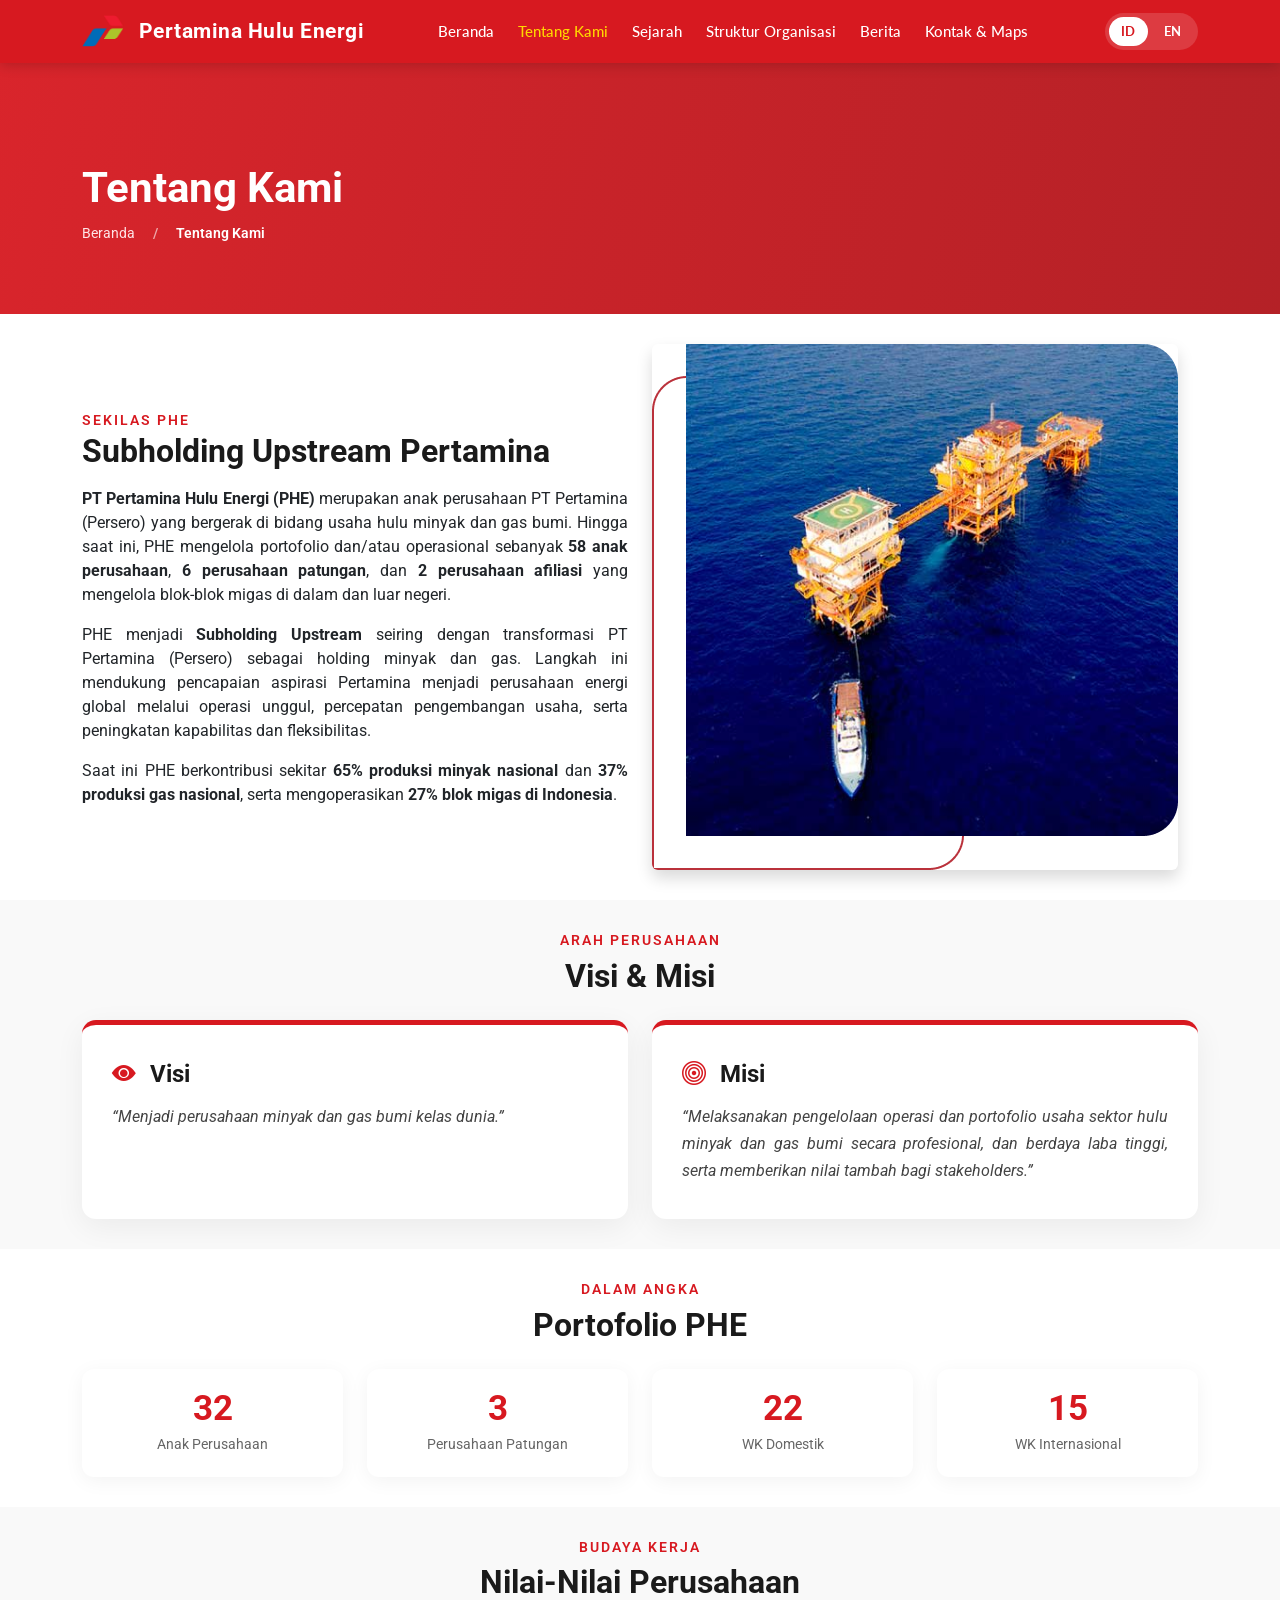
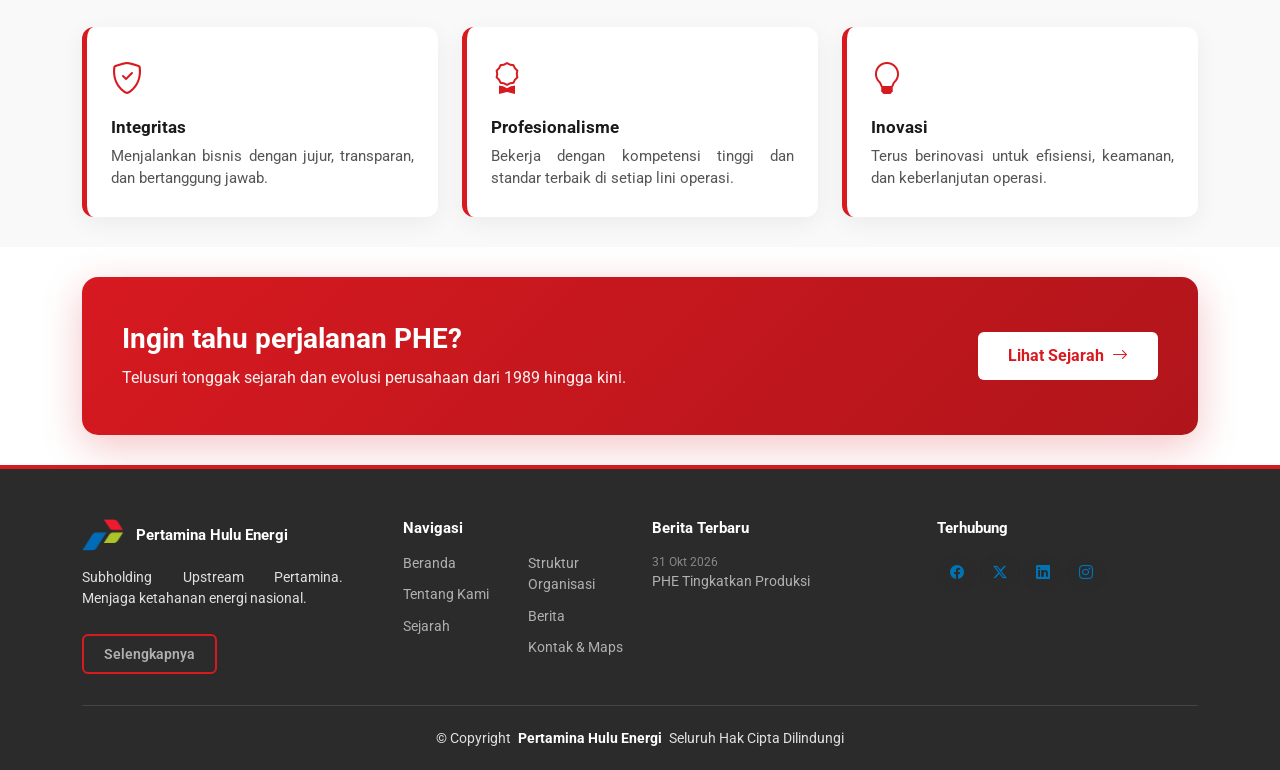
==== commit 770bb4f8: "update website" ====
--- a/about.html
+++ b/about.html
@@ -130,7 +130,6 @@
     }
     .cta-strip .btn-light-phe:hover { background: #ffe4e6; }
 
-    /* FOOTER DARK MODE */
     .footer {
       background-color: #2b2b2b !important;
       border-top: 4px solid var(--pertamina-red);
@@ -178,10 +177,10 @@
   <header id="header" class="header d-flex align-items-center sticky-top">
     <div class="container-fluid container-xl position-relative d-flex align-items-center justify-content-between">
       
-      <a href="index.html" class="logo d-flex align-items-center">
+      <div class="logo d-flex align-items-center" style="cursor: default;">
         <img src="assets/img/logok.png" alt="Logo Pertamina">
         <h1 class="sitename">Pertamina Hulu Energi</h1>
-      </a>
+      </div>
 
       <nav id="navmenu" class="navmenu">
         <ul>
@@ -476,16 +475,6 @@
         applyLanguage(btn.dataset.lang);
       });
     });
-
-    document.querySelector('.header .logo').addEventListener('click', function(e) {
-      const currentPath = window.location.pathname.split('/').pop() || 'index.html';
-      const targetPath = this.getAttribute('href');
-      
-      if (currentPath === targetPath) {
-        e.preventDefault();
-        window.scrollTo({ top: 0, behavior: 'smooth' });
-      }
-    });
   });
   </script>
 
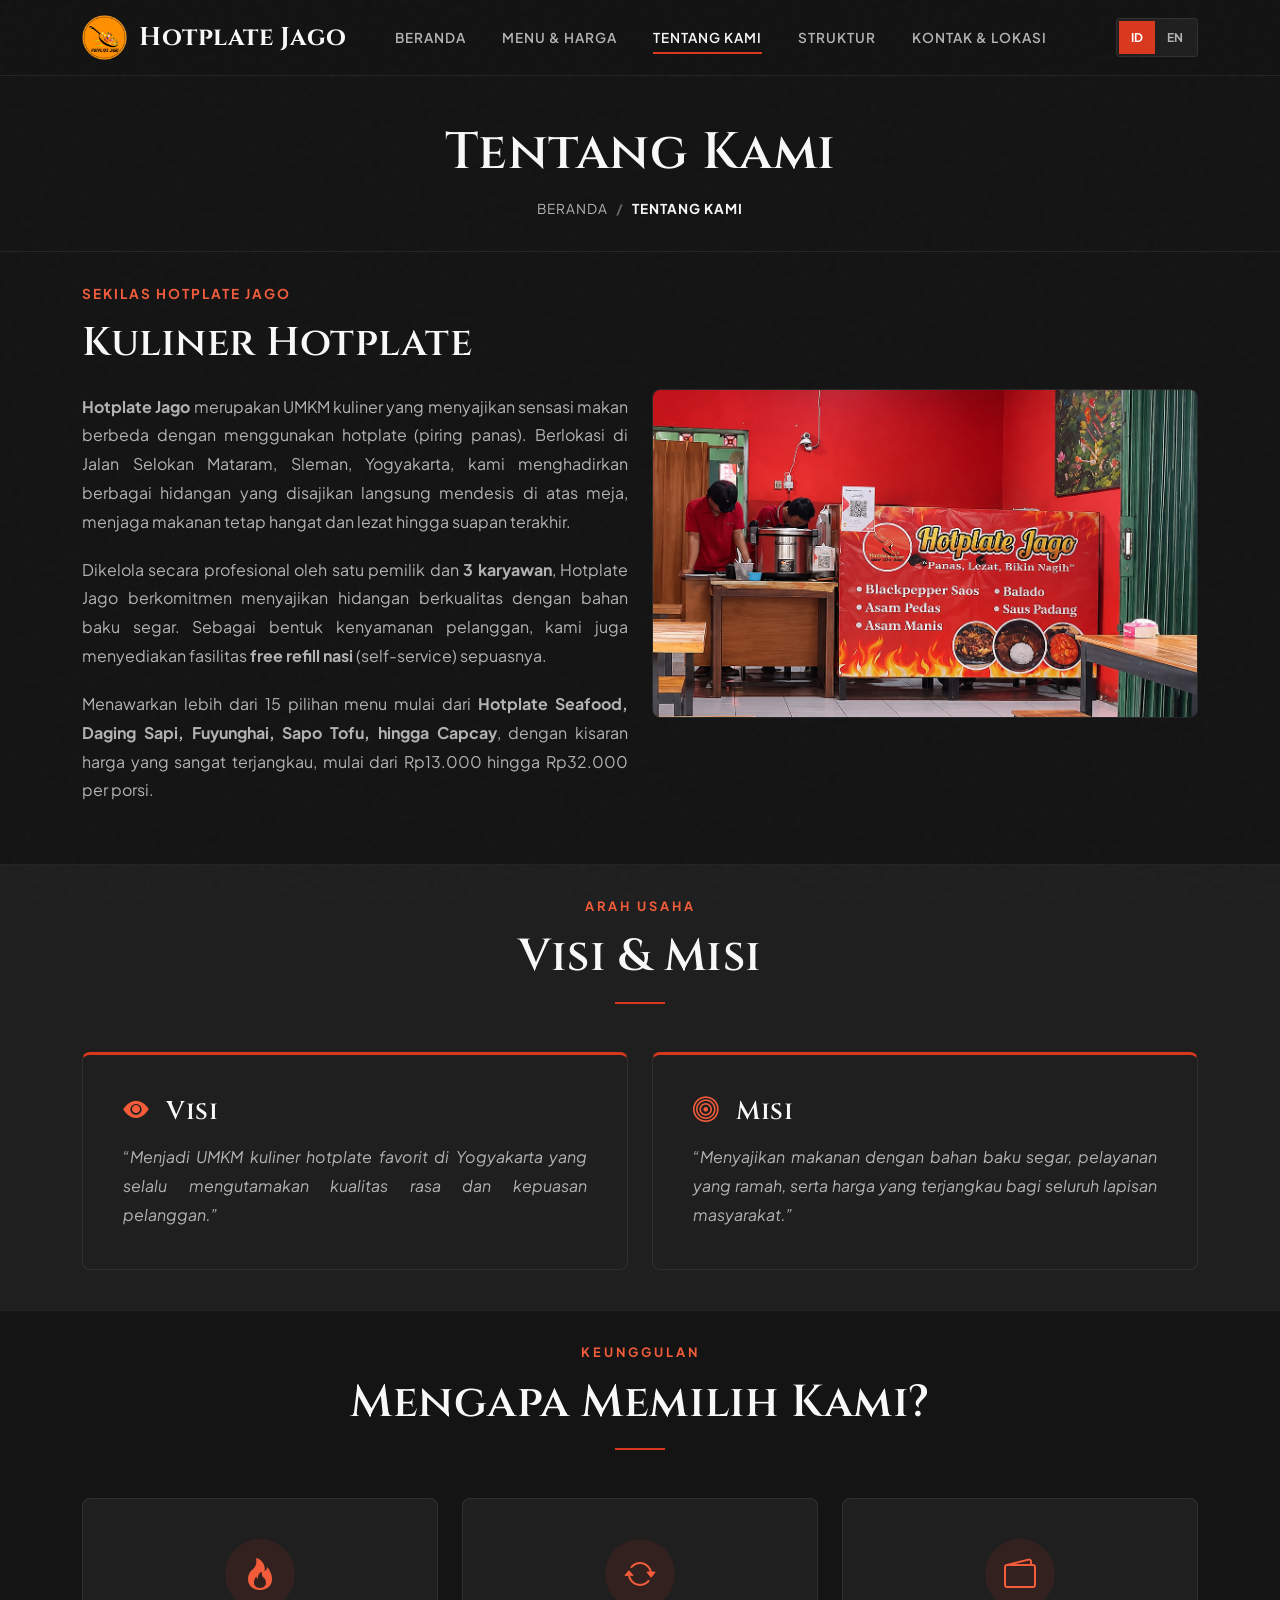
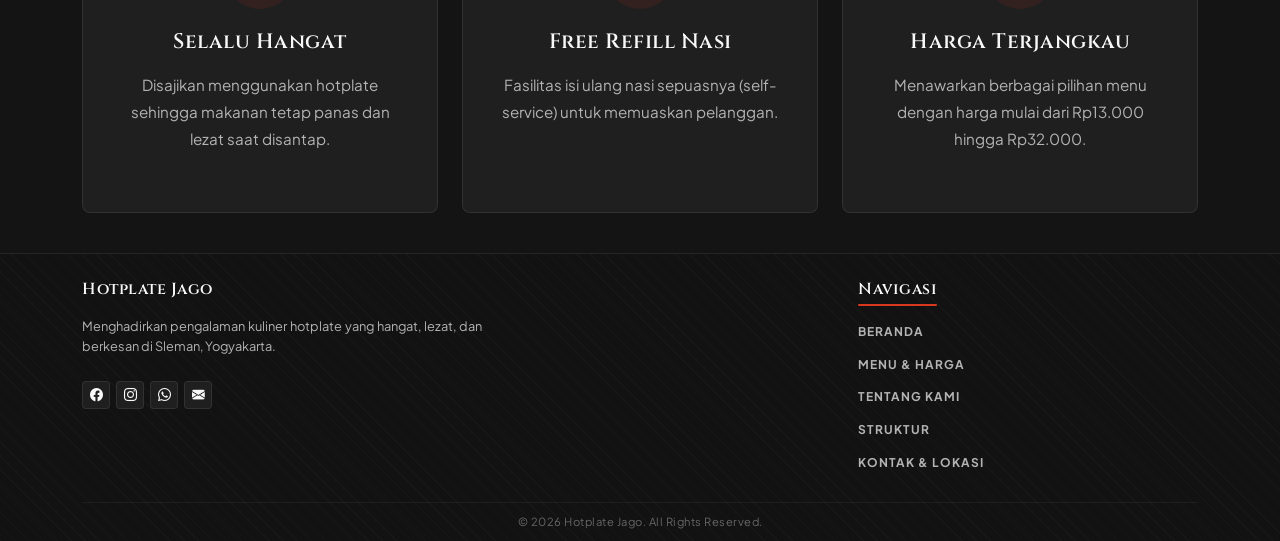
==== commit 966de7fd: "first commit" ====
--- a/about.html
+++ b/about.html
@@ -1,208 +1,40 @@
 <!DOCTYPE html>
 <html lang="id">
-
 <head>
   <meta charset="utf-8">
   <meta content="width=device-width, initial-scale=1.0" name="viewport">
-  <title>Tentang Kami - Pertamina Hulu Energi</title>
-  <meta name="description" content="Profil lengkap PT Pertamina Hulu Energi (PHE), Subholding Upstream Pertamina.">
-
-  <link href="assets/img/logok.png" rel="icon">
-  <link href="assets/img/logok.png" rel="apple-touch-icon">
-
-  <link href="https://fonts.googleapis.com" rel="preconnect">
-  <link href="https://fonts.gstatic.com" rel="preconnect" crossorigin>
-  <link href="https://fonts.googleapis.com/css2?family=Roboto:ital,wght@0,100;0,300;0,400;0,500;0,700;0,900;1,100;1,300;1,400;1,500;1,700;1,900&family=Lato:ital,wght@0,100;0,300;0,400;0,700;0,900;1,100;1,300;1,400;1,700;1,900&display=swap" rel="stylesheet">
-
+  <title>Tentang Kami - Hotplate Jago</title>
+  <link href="assets/img/logo.png" rel="icon">
   <link href="assets/vendor/bootstrap/css/bootstrap.min.css" rel="stylesheet">
   <link href="assets/vendor/bootstrap-icons/bootstrap-icons.css" rel="stylesheet">
   <link href="assets/vendor/aos/aos.css" rel="stylesheet">
-  <link href="assets/vendor/swiper/swiper-bundle.min.css" rel="stylesheet">
-  <link href="assets/vendor/glightbox/css/glightbox.min.css" rel="stylesheet">
-
   <link href="assets/css/main.css" rel="stylesheet">
-
-  <style>
-    :root {
-      --pertamina-red: #D71920;
-      --pertamina-blue: #0073B2;
-      --pertamina-green: #00A651;
-      --pertamina-dark: #1a1a1a;
-      --pertamina-gray: #f5f5f5;
-    }
-    body { font-family: 'Roboto', sans-serif; color: #333; }
-
-    .header {
-      background-color: var(--pertamina-red) !important;
-      color: #fff;
-      box-shadow: 0 2px 12px rgba(0,0,0,0.18);
-      padding: 12px 0;
-    }
-    
-    .header .logo img {
-      height: 60px;
-      width: auto;
-      object-fit: contain;
-      margin-right: 15px; 
-    }
-    
-    .header .sitename {
-      color: #fff !important;
-      font-weight: 700; 
-      font-size: 1.5rem;
-      letter-spacing: 0.5px; 
-      margin: 0;
-      display: flex;
-      align-items: center;
-    }
-
-    .header .navmenu a { color: #fff !important; font-weight: 500; font-size: 0.95rem; padding: 8px 12px; }
-    .header .navmenu a:hover, .header .navmenu .active { color: #ffd700 !important; }
-    .header .mobile-nav-toggle { color: #fff; font-size: 1.5rem; }
-
-    .page-title {
-      background: linear-gradient(105deg, rgba(215,25,32,0.95) 0%, rgba(176,21,27,0.95) 100%),
-                  url('https://images.unsplash.com/photo-1518709268805-4e9042af9f23?auto=format&fit=crop&w=1600&q=80') center/cover no-repeat;
-      color: #fff;
-      padding: 100px 0 70px;
-    }
-    .page-title h1 { color: #fff; font-weight: 700; font-size: 2.6rem; margin-bottom: 10px; }
-    .page-title .breadcrumbs ol {
-      list-style: none; padding: 0; margin: 0; display: flex; gap: 8px; flex-wrap: wrap;
-      font-size: 0.9rem;
-    }
-    .page-title .breadcrumbs ol li a { color: #ffe4e6; text-decoration: none; }
-    .page-title .breadcrumbs ol li a:hover { color: #fff; }
-    .page-title .breadcrumbs ol li.current { color: #fff; font-weight: 600; }
-    .page-title .breadcrumbs ol li + li::before { content: "/"; color: rgba(255,255,255,0.6); margin-right: 8px; }
-
-    .section { padding: 70px 0; }
-    .section-title { text-align: center; margin-bottom: 45px; }
-    .section-title p { color: var(--pertamina-red); font-weight: 600; text-transform: uppercase; letter-spacing: 2px; font-size: 0.85rem; margin-bottom: 6px; }
-    .section-title h2 { font-weight: 700; color: var(--pertamina-dark); font-size: 2rem; }
-
-    .content-subtitle { color: var(--pertamina-red); font-weight: 600; text-transform: uppercase; letter-spacing: 2px; font-size: 0.9rem; }
-
-    .btn-detail {
-      background: var(--pertamina-red) !important;
-      border-color: var(--pertamina-red) !important;
-      color: #fff !important;
-      padding: 12px 30px; border-radius: 6px; font-weight: 600;
-      text-decoration: none; display: inline-block; transition: 0.3s;
-    }
-    .btn-detail:hover { background: #b0151b !important; border-color: #b0151b !important; color: #fff !important; }
-
-    .vm-box {
-      background: #fff; border-radius: 14px; padding: 35px 30px; height: 100%;
-      box-shadow: 0 8px 30px rgba(0,0,0,0.06);
-      border-top: 5px solid var(--pertamina-red);
-    }
-    .vm-box h4 { font-weight: 700; color: var(--pertamina-dark); margin-bottom: 14px; }
-    .vm-box h4 i { color: var(--pertamina-red); margin-right: 8px; }
-    .vm-box p { font-style: italic; color: #444; margin: 0; line-height: 1.7; }
-
-    .stat-box { text-align: center; padding: 22px 10px; background: #fff; border-radius: 12px; box-shadow: 0 4px 20px rgba(0,0,0,0.05); }
-    .stat-box .number { font-size: 2.2rem; font-weight: 700; color: var(--pertamina-red); display: block; line-height: 1; }
-    .stat-box .label { font-size: 0.85rem; color: #666; margin-top: 8px; display: block; }
-
-    .nilai-card {
-      background: #fff; border-radius: 12px; padding: 28px 24px; height: 100%;
-      box-shadow: 0 6px 24px rgba(0,0,0,0.06);
-      border-left: 5px solid var(--pertamina-red);
-      transition: 0.3s;
-    }
-    .nilai-card:hover { transform: translateY(-4px); box-shadow: 0 12px 32px rgba(0,0,0,0.1); }
-    .nilai-card i { font-size: 2rem; color: var(--pertamina-red); margin-bottom: 14px; display: inline-block; }
-    .nilai-card h5 { font-size: 1.05rem; font-weight: 700; color: var(--pertamina-dark); margin-bottom: 8px; }
-    .nilai-card p { font-size: 0.92rem; color: #555; margin: 0; }
-
-    .cta-strip {
-      background: linear-gradient(135deg, var(--pertamina-red), #b0151b);
-      color: #fff; border-radius: 16px; padding: 45px 40px;
-      box-shadow: 0 12px 40px rgba(215,25,32,0.25);
-    }
-    .cta-strip h3 { font-weight: 700; margin-bottom: 10px; }
-    .cta-strip p { opacity: 0.95; margin-bottom: 0; }
-    .cta-strip .btn-light-phe {
-      background: #fff; color: var(--pertamina-red);
-      padding: 12px 30px; border-radius: 6px; font-weight: 700;
-      text-decoration: none; display: inline-block; transition: 0.3s;
-    }
-    .cta-strip .btn-light-phe:hover { background: #ffe4e6; }
-
-    .footer {
-      background-color: #2b2b2b !important;
-      border-top: 4px solid var(--pertamina-red);
-      padding-top: 50px;
-      color: #e0e0e0;
-    }
-    
-    .footer .widget-heading { 
-      color: #ffffff !important; 
-      font-weight: 700; 
-      font-size: 1.1rem; 
-      margin-bottom: 16px; 
-      display: flex;
-      align-items: center;
-      gap: 10px;
-    }
-    .footer .widget-heading img {
-      height: 30px;
-      width: auto;
-      object-fit: contain;
-    }
-
-    .footer a, .footer .widget ul li a { color: #b0b0b0 !important; text-decoration: none; }
-    .footer a:hover, .footer .widget ul li a:hover { color: #ffffff !important; }
-    .footer .social-icons a span { color: #ffffff; }
-    .footer .social-icons a:hover span { color: var(--pertamina-red); }
-    .footer .copyright { border-top: 1px solid #444444; margin-top: 30px; padding: 20px 0; font-size: 0.85rem; }
-    
-    .footer .widget .footer-blog-entry .date {
-      color: #888 !important; 
-    }
-
-    @media (max-width: 768px) {
-      .page-title h1 { font-size: 2rem; }
-      .page-title { padding: 80px 0 55px; }
-      .section { padding: 55px 0; }
-      .header .logo img { height: 45px; }
-      .header .sitename { font-size: 1.1rem; }
-    }
-  </style>
 </head>
-
-<body class="about-page">
-
-  <header id="header" class="header d-flex align-items-center sticky-top">
-    <div class="container-fluid container-xl position-relative d-flex align-items-center justify-content-between">
-      
-      <div class="logo d-flex align-items-center" style="cursor: default;">
-        <img src="assets/img/logok.png" alt="Logo Pertamina">
-        <h1 class="sitename">Pertamina Hulu Energi</h1>
-      </div>
-
+<body>
+
+  <header id="header" class="header d-flex align-items-center fixed-top">
+    <div class="container-fluid container-xl d-flex align-items-center justify-content-between">
+      <a href="index.html" class="logo d-flex align-items-center text-decoration-none">
+        <img src="assets/img/logo.png" alt="Logo Hotplate Jago">
+        <h1 class="sitename m-0">Hotplate Jago</h1>
+      </a>
       <nav id="navmenu" class="navmenu">
-        <ul>
+        <ul class="d-flex list-unstyled m-0">
           <li><a href="index.html" data-i18n="nav.beranda">Beranda</a></li>
+          <li><a href="menu.html" data-i18n="nav.menu">Menu & Harga</a></li>
           <li><a href="about.html" class="active" data-i18n="nav.tentang">Tentang Kami</a></li>
-          <li><a href="sejarah.html" data-i18n="nav.sejarah">Sejarah</a></li>
-          <li><a href="struktur-organisasi.html" data-i18n="nav.struktur">Struktur Organisasi</a></li>
-          <li><a href="berita.html" data-i18n="nav.berita">Berita</a></li>
-          <li><a href="contact.html" data-i18n="nav.kontak">Kontak & Maps</a></li>
+          <li><a href="struktur-organisasi.html" data-i18n="nav.struktur">Struktur</a></li>
+          <li><a href="contact.html" data-i18n="nav.kontak">Kontak & Lokasi</a></li>
         </ul>
-        <i class="mobile-nav-toggle d-xl-none bi bi-list"></i>
       </nav>
-      
       <div class="lang-switcher">
-        <button class="lang-btn active" data-lang="id" title="Bahasa Indonesia">ID</button>
-        <button class="lang-btn" data-lang="en" title="English">EN</button>
+        <button class="lang-btn active" data-lang="id">ID</button>
+        <button class="lang-btn" data-lang="en">EN</button>
       </div>
     </div>
   </header>
 
   <main class="main">
-
     <div class="page-title">
       <div class="container">
         <h1 data-i18n="about.page.title">Tentang Kami</h1>
@@ -215,268 +47,161 @@
       </div>
     </div>
 
-    <section class="section">
+    <section class="section-custom">
       <div class="container">
         <div class="row gy-5 align-items-center">
-          <div class="col-lg-6" data-aos="fade-up">
-            <span class="content-subtitle" data-i18n="about.tag">Sekilas PHE</span>
-            <h2 class="mb-3" style="font-weight:700;color:var(--pertamina-dark);" data-i18n="about.title">Subholding Upstream Pertamina</h2>
-            <p data-i18n="about.p1">
-              <strong>PT Pertamina Hulu Energi (PHE)</strong> merupakan anak perusahaan
-              PT Pertamina (Persero) yang bergerak di bidang usaha hulu minyak dan gas bumi.
-              Hingga saat ini, PHE mengelola portofolio dan/atau operasional sebanyak
-              <strong>58 anak perusahaan</strong>, <strong>6 perusahaan patungan</strong>,
-              dan <strong>2 perusahaan afiliasi</strong> yang mengelola blok-blok migas
-              di dalam dan luar negeri.
+          <div class="col-lg-6" data-aos="fade-right">
+            <span class="content-subtitle" data-i18n="about.tag">Sekilas Hotplate Jago</span>
+            <h2 class="about-title" data-i18n="about.title">Kuliner Hotplate</h2>
+            <p style="font-size: 1rem; line-height: 1.8;" data-i18n="about.p1">
+              <strong>Hotplate Jago</strong> merupakan UMKM kuliner yang menyajikan sensasi makan berbeda dengan menggunakan hotplate (piring panas). Berlokasi di Jalan Selokan Mataram, Sleman, Yogyakarta, kami menghadirkan berbagai hidangan yang disajikan langsung mendesis di atas meja, menjaga makanan tetap hangat dan lezat hingga suapan terakhir.
             </p>
-            <p data-i18n="about.p2">
-              PHE menjadi <strong>Subholding Upstream</strong> seiring dengan transformasi
-              PT Pertamina (Persero) sebagai holding minyak dan gas. Langkah ini mendukung
-              pencapaian aspirasi Pertamina menjadi perusahaan energi global melalui
-              operasi unggul, percepatan pengembangan usaha, serta peningkatan kapabilitas
-              dan fleksibilitas.
+            <p style="font-size: 1rem; line-height: 1.8;" data-i18n="about.p2">
+              Dikelola secara profesional oleh satu pemilik dan <strong>3 karyawan</strong>, Hotplate Jago berkomitmen menyajikan hidangan berkualitas dengan bahan baku segar. Sebagai bentuk kenyamanan pelanggan, kami juga menyediakan fasilitas <strong>free refill nasi</strong> (self-service) sepuasnya.
             </p>
-            <p class="mb-0" data-i18n="about.p3">
-              Saat ini PHE berkontribusi sekitar <strong>65% produksi minyak nasional</strong>
-              dan <strong>37% produksi gas nasional</strong>, serta mengoperasikan
-              <strong>27% blok migas di Indonesia</strong>.
+            <p style="font-size: 1rem; line-height: 1.8;" data-i18n="about.p3">
+              Menawarkan lebih dari 15 pilihan menu mulai dari <strong>Hotplate Seafood, Daging Sapi, Fuyunghai, Sapo Tofu, hingga Capcay</strong>, dengan kisaran harga yang sangat terjangkau, mulai dari Rp13.000 hingga Rp32.000 per porsi.
             </p>
           </div>
-          <div class="col-lg-6" data-aos="fade-up" data-aos-delay="100">
-            <img src="assets/img/pertamina.png" alt="Operasi PHE" class="img-fluid rounded shadow">
+          <div class="col-lg-6 text-center" data-aos="fade-left">
+            <img src="assets/img/tempat.png" alt="Operasi Hotplate Jago" class="img-fluid about-img">
           </div>
         </div>
       </div>
     </section>
 
-    <section class="section" style="background:#f9f9f9;">
-      <div class="container section-title" data-aos="fade-up">
-        <p data-i18n="about.vm.tag">Arah Perusahaan</p>
-        <h2 data-i18n="about.vm.title">Visi & Misi</h2>
-      </div>
-      <div class="container">
+    <section class="section-custom bg-surface">
+      <div class="container" data-aos="fade-up">
+        <div class="section-title">
+          <span data-i18n="about.vm.tag">Arah Usaha</span>
+          <h2 data-i18n="about.vm.title">Visi & Misi</h2>
+          <div class="divider"></div>
+        </div>
         <div class="row gy-4">
-          <div class="col-md-6" data-aos="fade-up">
-            <div class="vm-box">
+          <div class="col-md-6" data-aos="fade-up" data-aos-delay="100">
+            <div class="vm-card">
               <h4><i class="bi bi-eye-fill"></i> <span data-i18n="about.visi.title">Visi</span></h4>
-              <p data-i18n="about.visi.desc">“Menjadi perusahaan minyak dan gas bumi kelas dunia.”</p>
-            </div>
-          </div>
-          <div class="col-md-6" data-aos="fade-up" data-aos-delay="100">
-            <div class="vm-box">
+              <p data-i18n="about.visi.desc">“Menjadi UMKM kuliner hotplate favorit di Yogyakarta yang selalu mengutamakan kualitas rasa dan kepuasan pelanggan.”</p>
+            </div>
+          </div>
+          <div class="col-md-6" data-aos="fade-up" data-aos-delay="200">
+            <div class="vm-card">
               <h4><i class="bi bi-bullseye"></i> <span data-i18n="about.misi.title">Misi</span></h4>
-              <p data-i18n="about.misi.desc">“Melaksanakan pengelolaan operasi dan portofolio usaha sektor hulu minyak dan gas bumi secara profesional, dan berdaya laba tinggi, serta memberikan nilai tambah bagi stakeholders.”</p>
+              <p data-i18n="about.misi.desc">“Menyajikan makanan dengan bahan baku segar, pelayanan yang ramah, serta harga yang terjangkau bagi seluruh lapisan masyarakat.”</p>
             </div>
           </div>
         </div>
       </div>
     </section>
 
-    <section class="section">
-      <div class="container section-title" data-aos="fade-up">
-        <p data-i18n="about.port.tag">Dalam Angka</p>
-        <h2 data-i18n="about.port.title">Portofolio PHE</h2>
-      </div>
-      <div class="container">
+    <section class="section-custom">
+      <div class="container" data-aos="fade-up">
+        <div class="section-title">
+          <span data-i18n="about.nilai.tag">Keunggulan</span>
+          <h2 data-i18n="about.nilai.title">Mengapa Memilih Kami?</h2>
+          <div class="divider"></div>
+        </div>
         <div class="row gy-4">
-          <div class="col-6 col-md-3" data-aos="fade-up">
-            <div class="stat-box"><span class="number purecounter" data-purecounter-start="0" data-purecounter-end="58" data-purecounter-duration="1"></span><span class="label" data-i18n="about.port.s1">Anak Perusahaan</span></div>
-          </div>
-          <div class="col-6 col-md-3" data-aos="fade-up" data-aos-delay="100">
-            <div class="stat-box"><span class="number purecounter" data-purecounter-start="0" data-purecounter-end="6" data-purecounter-duration="1"></span><span class="label" data-i18n="about.port.s2">Perusahaan Patungan</span></div>
-          </div>
-          <div class="col-6 col-md-3" data-aos="fade-up" data-aos-delay="200">
-            <div class="stat-box"><span class="number purecounter" data-purecounter-start="0" data-purecounter-end="40" data-purecounter-duration="1"></span><span class="label" data-i18n="about.port.s3">WK Domestik</span></div>
-          </div>
-          <div class="col-6 col-md-3" data-aos="fade-up" data-aos-delay="300">
-            <div class="stat-box"><span class="number purecounter" data-purecounter-start="0" data-purecounter-end="27" data-purecounter-duration="1"></span><span class="label" data-i18n="about.port.s4">WK Internasional</span></div>
-          </div>
-        </div>
-      </div>
-    </section>
-
-    <section class="section" style="background:#f9f9f9;">
-      <div class="container section-title" data-aos="fade-up">
-        <p data-i18n="about.nilai.tag">Budaya Kerja</p>
-        <h2 data-i18n="about.nilai.title">Nilai-Nilai Perusahaan</h2>
-      </div>
-      <div class="container">
-        <div class="row gy-4">
-          <div class="col-md-4" data-aos="fade-up">
-            <div class="nilai-card">
-              <i class="bi bi-shield-check"></i>
-              <h5 data-i18n="about.nilai1.title">Integritas</h5>
-              <p data-i18n="about.nilai1.desc">Menjalankan bisnis dengan jujur, transparan, dan bertanggung jawab.</p>
-            </div>
-          </div>
           <div class="col-md-4" data-aos="fade-up" data-aos-delay="100">
             <div class="nilai-card">
-              <i class="bi bi-award"></i>
-              <h5 data-i18n="about.nilai2.title">Profesionalisme</h5>
-              <p data-i18n="about.nilai2.desc">Bekerja dengan kompetensi tinggi dan standar terbaik di setiap lini operasi.</p>
+              <div class="nilai-icon-wrap"><i class="bi bi-fire"></i></div>
+              <h5 data-i18n="about.nilai1.title">Selalu Hangat</h5>
+              <p data-i18n="about.nilai1.desc">Disajikan menggunakan hotplate sehingga makanan tetap panas dan lezat saat disantap.</p>
             </div>
           </div>
           <div class="col-md-4" data-aos="fade-up" data-aos-delay="200">
             <div class="nilai-card">
-              <i class="bi bi-lightbulb"></i>
-              <h5 data-i18n="about.nilai3.title">Inovasi</h5>
-              <p data-i18n="about.nilai3.desc">Terus berinovasi untuk efisiensi, keamanan, dan keberlanjutan operasi.</p>
+              <div class="nilai-icon-wrap"><i class="bi bi-arrow-repeat"></i></div>
+              <h5 data-i18n="about.nilai2.title">Free Refill Nasi</h5>
+              <p data-i18n="about.nilai2.desc">Fasilitas isi ulang nasi sepuasnya (self-service) untuk memuaskan pelanggan.</p>
+            </div>
+          </div>
+          <div class="col-md-4" data-aos="fade-up" data-aos-delay="300">
+            <div class="nilai-card">
+              <div class="nilai-icon-wrap"><i class="bi bi-wallet2"></i></div>
+              <h5 data-i18n="about.nilai3.title">Harga Terjangkau</h5>
+              <p data-i18n="about.nilai3.desc">Menawarkan berbagai pilihan menu dengan harga mulai dari Rp13.000 hingga Rp32.000.</p>
             </div>
           </div>
         </div>
       </div>
     </section>
-
-    <section class="section">
-      <div class="container">
-        <div class="cta-strip" data-aos="fade-up">
-          <div class="row align-items-center gy-4">
-            <div class="col-lg-8">
-              <h3 data-i18n="about.cta.title">Ingin tahu perjalanan PHE?</h3>
-              <p data-i18n="about.cta.desc">Telusuri tonggak sejarah dan evolusi perusahaan dari 1989 hingga kini.</p>
-            </div>
-            <div class="col-lg-4 text-lg-end text-center">
-              <a href="sejarah.html" class="btn-light-phe"><span data-i18n="about.cta.btn">Lihat Sejarah</span> <i class="bi bi-arrow-right ms-1"></i></a>
-            </div>
-          </div>
-        </div>
-      </div>
-    </section>
-
   </main>
 
-  <footer id="footer" class="footer">
+  <footer class="footer">
     <div class="container">
-      <div class="row g-4">
-        <div class="col-md-6 col-lg-3 mb-3 mb-md-0">
-          <div class="widget">
-            <h3 class="widget-heading">
-              <img src="assets/img/logok.png" alt="Logo Pertamina">
-              Pertamina Hulu Energi
-            </h3>
-            <p class="mb-4" style="font-size:0.9rem;" data-i18n="footer.desc">Subholding Upstream Pertamina. Menjaga ketahanan energi nasional.</p>
-            <p class="mb-0"><a href="about.html" class="btn-outline-detail" style="padding:8px 20px;font-size:0.85rem; border-color: #fff; color: #fff;" data-i18n="footer.selengkapnya">Selengkapnya</a></p>
-          </div>
-        </div>
-        <div class="col-md-6 col-lg-3 ps-lg-5 mb-3 mb-md-0">
-          <div class="widget">
-            <h3 class="widget-heading" data-i18n="footer.nav">Navigasi</h3>
-            <div class="row" style="font-size:0.9rem;">
-              <div class="col-6">
-                <ul class="list-unstyled">
-                  <li><a href="index.html" data-i18n="nav.beranda">Beranda</a></li>
-                  <li><a href="about.html" data-i18n="nav.tentang">Tentang Kami</a></li>
-                  <li><a href="sejarah.html" data-i18n="nav.sejarah">Sejarah</a></li>
-                </ul>
-              </div>
-              <div class="col-6">
-                <ul class="list-unstyled">
-                  <li><a href="struktur-organisasi.html" data-i18n="nav.struktur">Struktur Organisasi</a></li>
-                  <li><a href="berita.html" data-i18n="nav.berita">Berita</a></li>
-                  <li><a href="contact.html" data-i18n="nav.kontak">Kontak & Maps</a></li>
-                </ul>
-              </div>
-            </div>
-          </div>
-        </div>
-        <div class="col-md-6 col-lg-3 pl-lg-5">
-          <div class="widget">
-            <h3 class="widget-heading" data-i18n="footer.berita">Berita Terbaru</h3>
-            <ul class="list-unstyled footer-blog-entry" style="font-size:0.9rem;">
-              <li><span class="d-block date">31 Okt 2026</span><a href="berita.html" data-i18n="footer.berita1">PHE Tingkatkan Produksi</a></li>
-            </ul>
-          </div>
-        </div>
-        <div class="col-md-6 col-lg-3 pl-lg-5">
-          <div class="widget">
-            <h3 class="widget-heading" data-i18n="footer.terhubung">Terhubung</h3>
-            <ul class="list-unstyled social-icons light mb-3">
-              <li><a href="https://www.facebook.com/pertamina" target="_blank" rel="noopener" title="Facebook"><span class="bi bi-facebook"></span></a></li>
-              <li><a href="https://twitter.com/pertamina" target="_blank" rel="noopener" title="Twitter/X"><span class="bi bi-twitter-x"></span></a></li>
-              <li><a href="https://www.linkedin.com/company/phepertamina/" target="_blank" rel="noopener" title="LinkedIn"><span class="bi bi-linkedin"></span></a></li>
-              <li><a href="https://www.instagram.com/phe.pertamina/" target="_blank" rel="noopener" title="Instagram"><span class="bi bi-instagram"></span></a></li>
-            </ul>
-          </div>
-        </div>
-      </div>
-      <div class="copyright d-flex flex-column flex-md-row align-items-center justify-content-md-between">
-        <p>© <span>Copyright</span> <strong class="px-1 sitename text-white">Pertamina Hulu Energi</strong> <span data-i18n="footer.copyright">Seluruh Hak Cipta Dilindungi</span></p>
-        <div class="credits">Designed by <a href="https://bootstrapmade.com/">BootstrapMade</a> | Dimodifikasi untuk PHE</div>
+      <div class="row g-5">
+        <div class="col-lg-8">
+          <h4 data-i18n="footer.brand">Hotplate Jago</h4>
+          <p class="mb-4" style="max-width: 400px;" data-i18n="footer.desc">Menghadirkan pengalaman kuliner hotplate yang hangat, lezat, dan berkesan di Sleman, Yogyakarta.</p>
+          <div class="social-icons">
+            <a href="https://www.facebook.com/100858672832410/" target="_blank"><i class="bi bi-facebook"></i></a>
+            <a href="https://www.instagram.com/hotplate_jago" target="_blank"><i class="bi bi-instagram"></i></a>
+            <a href="https://wa.me/6285225879866" target="_blank"><i class="bi bi-whatsapp"></i></a>
+            <a href="https://mail.google.com/mail/?view=cm&fs=1&to=hotplatejago@gmail.com" target="_blank"><i class="bi bi-envelope-fill"></i></a>
+          </div>
+        </div>
+        <div class="col-lg-4">
+          <h4 data-i18n="footer.nav">Navigasi</h4>
+          <ul class="list-unstyled footer-links">
+            <li><a href="index.html" data-i18n="nav.beranda">Beranda</a></li>
+            <li><a href="menu.html" data-i18n="nav.menu">Menu & Harga</a></li>
+            <li><a href="about.html" data-i18n="nav.tentang">Tentang Kami</a></li>
+            <li><a href="struktur-organisasi.html" data-i18n="nav.struktur">Struktur</a></li>
+            <li><a href="contact.html" data-i18n="nav.kontak">Kontak & Lokasi</a></li>
+          </ul>
+        </div>
+      </div>
+      <div class="copyright text-center">
+        <p class="mb-0">&copy; 2026 Hotplate Jago. <span data-i18n="footer.copyright">All Rights Reserved.</span></p>
       </div>
     </div>
   </footer>
 
-  <a href="#header" id="scroll-top" class="scroll-top d-flex align-items-center justify-content-center"><i class="bi bi-arrow-up-short"></i></a>
-  <div id="preloader"></div>
+  <a href="#" class="scroll-top d-flex align-items-center justify-content-center"><i class="bi bi-arrow-up-short"></i></a>
 
   <script src="assets/vendor/bootstrap/js/bootstrap.bundle.min.js"></script>
-  <script src="assets/vendor/php-email-form/validate.js"></script>
   <script src="assets/vendor/aos/aos.js"></script>
-  <script src="assets/vendor/swiper/swiper-bundle.min.js"></script>
-  <script src="assets/vendor/purecounter/purecounter_vanilla.js"></script>
-  <script src="assets/vendor/glightbox/js/glightbox.min.js"></script>
-  <script src="assets/vendor/imagesloaded/imagesloaded.pkgd.min.js"></script>
-  <script src="assets/vendor/isotope-layout/isotope.pkgd.min.js"></script>
-  <script src="assets/js/main.js"></script>
-
   <script>
-  const translations = {
-    id: {
-      "nav.beranda":"Beranda","nav.tentang":"Tentang Kami","nav.sejarah":"Sejarah","nav.struktur":"Struktur Organisasi","nav.berita":"Berita","nav.kontak":"Kontak & Maps",
-      "about.page.title":"Tentang Kami","about.breadcrumb":"Tentang Kami","about.tag":"Sekilas PHE","about.title":"Subholding Upstream Pertamina",
-      "about.p1":"<strong>PT Pertamina Hulu Energi (PHE)</strong> merupakan anak perusahaan PT Pertamina (Persero) yang bergerak di bidang usaha hulu minyak dan gas bumi. Hingga saat ini, PHE mengelola portofolio dan/atau operasional sebanyak <strong>58 anak perusahaan</strong>, <strong>6 perusahaan patungan</strong>, dan <strong>2 perusahaan afiliasi</strong> yang mengelola blok-blok migas di dalam dan luar negeri.",
-      "about.p2":"PHE menjadi <strong>Subholding Upstream</strong> seiring dengan transformasi PT Pertamina (Persero) sebagai holding minyak dan gas. Langkah ini mendukung pencapaian aspirasi Pertamina menjadi perusahaan energi global melalui operasi unggul, percepatan pengembangan usaha, serta peningkatan kapabilitas dan fleksibilitas.",
-      "about.p3":"Saat ini PHE berkontribusi sekitar <strong>65% produksi minyak nasional</strong> dan <strong>37% produksi gas nasional</strong>, serta mengoperasikan <strong>27% blok migas di Indonesia</strong>.",
-      "about.vm.tag":"Arah Perusahaan","about.vm.title":"Visi & Misi","about.visi.title":"Visi","about.visi.desc":"“Menjadi perusahaan minyak dan gas bumi kelas dunia.”",
-      "about.misi.title":"Misi","about.misi.desc":"“Melaksanakan pengelolaan operasi dan portofolio usaha sektor hulu minyak dan gas bumi secara profesional, dan berdaya laba tinggi, serta memberikan nilai tambah bagi stakeholders.”",
-      "about.port.tag":"Dalam Angka","about.port.title":"Portofolio PHE","about.port.s1":"Anak Perusahaan","about.port.s2":"Perusahaan Patungan","about.port.s3":"WK Domestik","about.port.s4":"WK Internasional",
-      "about.nilai.tag":"Budaya Kerja","about.nilai.title":"Nilai-Nilai Perusahaan","about.nilai1.title":"Integritas","about.nilai1.desc":"Menjalankan bisnis dengan jujur, transparan, dan bertanggung jawab.","about.nilai2.title":"Profesionalisme","about.nilai2.desc":"Bekerja dengan kompetensi tinggi dan standar terbaik di setiap lini operasi.","about.nilai3.title":"Inovasi","about.nilai3.desc":"Terus berinovasi untuk efisiensi, keamanan, dan keberlanjutan operasi.",
-      "about.cta.title":"Ingin tahu perjalanan PHE?","about.cta.desc":"Telusuri tonggak sejarah dan evolusi perusahaan dari 1989 hingga kini.","about.cta.btn":"Lihat Sejarah",
-      "footer.brand":"Pertamina Hulu Energi","footer.desc":"Subholding Upstream Pertamina. Menjaga ketahanan energi nasional.","footer.selengkapnya":"Selengkapnya","footer.nav":"Navigasi","footer.berita":"Berita Terbaru","footer.terhubung":"Terhubung","footer.copyright":"Seluruh Hak Cipta Dilindungi","footer.berita1":"PHE Tingkatkan Produksi"
-    },
-    en: {
-      "nav.beranda":"Home","nav.tentang":"About Us","nav.sejarah":"History","nav.struktur":"Organization Structure","nav.berita":"News","nav.kontak":"Contact & Maps",
-      "about.page.title":"About Us","about.breadcrumb":"About Us","about.tag":"About PHE","about.title":"Pertamina's Upstream Subholding",
-      "about.p1":"<strong>PT Pertamina Hulu Energi (PHE)</strong> is a subsidiary of PT Pertamina (Persero) engaged in the upstream oil and gas business. To date, PHE manages portfolios and/or operations of <strong>58 subsidiaries</strong>, <strong>6 joint ventures</strong>, and <strong>2 affiliated companies</strong> managing oil and gas blocks domestically and internationally.",
-      "about.p2":"PHE became the <strong>Upstream Subholding</strong> alongside PT Pertamina (Persero)'s transformation as an oil and gas holding. This step supports Pertamina's aspiration to become a global energy company through operational excellence, accelerated business development, and enhanced capabilities and flexibility.",
-      "about.p3":"PHE currently contributes around <strong>65% of national oil production</strong> and <strong>37% of national gas production</strong>, and operates <strong>27% of oil and gas blocks in Indonesia</strong>.",
-      "about.vm.tag":"Company Direction","about.vm.title":"Vision & Mission","about.visi.title":"Vision","about.visi.desc":"“To become a world-class oil and gas company.”",
-      "about.misi.title":"Mission","about.misi.desc":"“To professionally manage operations and business portfolios in the upstream oil and gas sector with high profitability, and to provide added value for stakeholders.”",
-      "about.port.tag":"In Numbers","about.port.title":"PHE Portfolio","about.port.s1":"Subsidiaries","about.port.s2":"Joint Ventures","about.port.s3":"Domestic WK","about.port.s4":"International WK",
-      "about.nilai.tag":"Work Culture","about.nilai.title":"Company Values","about.nilai1.title":"Integrity","about.nilai1.desc":"Conducting business honestly, transparently, and responsibly.","about.nilai2.title":"Professionalism","about.nilai2.desc":"Working with high competence and the best standards across every line of operation.","about.nilai3.title":"Innovation","about.nilai3.desc":"Continuously innovating for efficiency, safety, and sustainable operations.",
-      "about.cta.title":"Want to know PHE's journey?","about.cta.desc":"Trace the historical milestones and evolution of the company from 1989 to the present.","about.cta.btn":"View History",
-      "footer.brand":"Pertamina Hulu Energi","footer.desc":"Pertamina's Upstream Subholding. Safeguarding national energy resilience.","footer.selengkapnya":"Learn More","footer.nav":"Navigation","footer.berita":"Latest News","footer.terhubung":"Connect","footer.copyright":"All Rights Reserved","footer.berita1":"PHE Boosts Production"
+    AOS.init({ duration: 800, easing: 'ease-out', once: true });
+    
+    const translations = {
+      id: {
+        "nav.beranda":"Beranda","nav.menu":"Menu & Harga","nav.tentang":"Tentang Kami","nav.struktur":"Struktur","nav.kontak":"Kontak & Lokasi",
+        "about.page.title":"Tentang Kami","about.breadcrumb":"Tentang Kami","about.tag":"Sekilas Hotplate Jago","about.title":"Kuliner Hotplate",
+        "about.p1":"<strong>Hotplate Jago</strong> merupakan UMKM kuliner yang menyajikan sensasi makan berbeda dengan menggunakan hotplate (piring panas). Berlokasi di Jalan Selokan Mataram, Sleman, Yogyakarta, kami menghadirkan berbagai hidangan yang disajikan langsung mendesis di atas meja, menjaga makanan tetap hangat dan lezat hingga suapan terakhir.",
+        "about.p2":"Dikelola secara profesional oleh satu pemilik dan <strong>3 karyawan</strong>, Hotplate Jago berkomitmen menyajikan hidangan berkualitas dengan bahan baku segar. Sebagai bentuk kenyamanan pelanggan, kami juga menyediakan fasilitas <strong>free refill nasi</strong> (self-service) sepuasnya.",
+        "about.p3":"Menawarkan lebih dari 15 pilihan menu mulai dari <strong>Hotplate Seafood, Daging Sapi, Fuyunghai, Sapo Tofu, hingga Capcay</strong>, dengan kisaran harga yang sangat terjangkau, mulai dari Rp13.000 hingga Rp32.000 per porsi.",
+        "about.vm.tag":"Arah Usaha","about.vm.title":"Visi & Misi","about.visi.title":"Visi","about.visi.desc":"“Menjadi UMKM kuliner hotplate favorit di Yogyakarta yang selalu mengutamakan kualitas rasa dan kepuasan pelanggan.”",
+        "about.misi.title":"Misi","about.misi.desc":"“Menyajikan makanan dengan bahan baku segar, pelayanan yang ramah, serta harga yang terjangkau bagi seluruh lapisan masyarakat.”",
+        "about.nilai.tag":"Keunggulan","about.nilai.title":"Mengapa Memilih Kami?","about.nilai1.title":"Selalu Hangat","about.nilai1.desc":"Disajikan menggunakan hotplate sehingga makanan tetap panas dan lezat saat disantap.","about.nilai2.title":"Free Refill Nasi","about.nilai2.desc":"Fasilitas isi ulang nasi sepuasnya (self-service) untuk memuaskan pelanggan.","about.nilai3.title":"Harga Terjangkau","about.nilai3.desc":"Menawarkan berbagai pilihan menu dengan harga mulai dari Rp13.000 hingga Rp32.000.",
+        "footer.brand":"Hotplate Jago","footer.desc":"Menghadirkan pengalaman kuliner hotplate yang hangat, lezat, dan berkesan di Sleman, Yogyakarta.","footer.nav":"Navigasi","footer.copyright":"All Rights Reserved."
+      },
+      en: {
+        "nav.beranda":"Home","nav.menu":"Menu & Price","nav.tentang":"About Us","nav.struktur":"Structure","nav.kontak":"Contact & Location",
+        "about.page.title":"About Us","about.breadcrumb":"About Us","about.tag":"About Hotplate Jago","about.title":"Sleman's Signature Hotplate Culinary",
+        "about.p1":"<strong>Hotplate Jago</strong> is a culinary SME that serves a unique dining sensation using hotplates. Located on Jalan Selokan Mataram, Sleman, Yogyakarta, we present a variety of dishes served sizzling right on your table, keeping the food warm and delicious down to the last bite.",
+        "about.p2":"Professionally managed by one owner and <strong>3 staff members</strong>, Hotplate Jago is committed to serving high-quality dishes with fresh ingredients. For customer convenience, we also provide an unlimited <strong>free rice refill</strong> (self-service) facility.",
+        "about.p3":"Offering more than 15 menu options ranging from <strong>Hotplate Seafood, Beef, Fuyunghai, Sapo Tofu, to Capcay</strong>, with highly affordable prices, starting from Rp13,000 to Rp32,000 per portion.",
+        "about.vm.tag":"Business Direction","about.vm.title":"Vision & Mission","about.visi.title":"Vision","about.visi.desc":"“To become Yogyakarta's favorite hotplate culinary SME, always prioritizing taste quality and customer satisfaction.”",
+        "about.misi.title":"Mission","about.misi.desc":"“To serve food with fresh ingredients, friendly service, and affordable prices for all levels of society.”",
+        "about.nilai.tag":"Advantages","about.nilai.title":"Why Choose Us?","about.nilai1.title":"Always Warm","about.nilai1.desc":"Served on a hotplate so the food stays hot and delicious when eaten.","about.nilai2.title":"Free Rice Refill","about.nilai2.desc":"Unlimited self-service rice refill facility to satisfy customers.","about.nilai3.title":"Affordable Prices","about.nilai3.desc":"Offering various menu choices priced from Rp13,000 to Rp32,000.",
+        "footer.brand":"Hotplate Jago","footer.desc":"Presenting a warm, delicious, and memorable hotplate culinary experience in Sleman, Yogyakarta.","footer.nav":"Navigation","footer.copyright":"All Rights Reserved."
+      }
+    };
+
+    let currentLang = localStorage.getItem('hotplate-lang') || 'id';
+    function applyLanguage(lang) {
+      currentLang = lang; localStorage.setItem('hotplate-lang', lang); document.documentElement.setAttribute('lang', lang);
+      document.querySelectorAll('[data-i18n]').forEach(el => {
+        const key = el.getAttribute('data-i18n'); const tr = translations[lang] && translations[lang][key]; if (tr !== undefined) el.innerHTML = tr;
+      });
+      document.querySelectorAll('.lang-btn').forEach(btn => btn.classList.toggle('active', btn.dataset.lang === lang));
     }
-  };
-
-  let currentLang = localStorage.getItem('phe-lang') || 'id';
-
-  function applyLanguage(lang) {
-    currentLang = lang;
-    localStorage.setItem('phe-lang', lang);
-    document.documentElement.setAttribute('lang', lang);
-
-    document.querySelectorAll('[data-i18n]').forEach(el => {
-      const key = el.getAttribute('data-i18n');
-      const tr = translations[lang] && translations[lang][key];
-      if (tr !== undefined) el.innerHTML = tr;
+    document.addEventListener('DOMContentLoaded', () => {
+      applyLanguage(currentLang);
+      document.querySelectorAll('.lang-btn').forEach(btn => btn.addEventListener('click', e => { e.preventDefault(); applyLanguage(btn.dataset.lang); }));
     });
-
-    document.querySelectorAll('.lang-btn').forEach(btn => {
-      btn.classList.toggle('active', btn.dataset.lang === lang);
-    });
-  }
-
-  document.addEventListener('DOMContentLoaded', () => {
-    applyLanguage(currentLang);
-    document.querySelectorAll('.lang-btn').forEach(btn => {
-      btn.addEventListener('click', e => {
-        e.preventDefault();
-        applyLanguage(btn.dataset.lang);
-      });
-    });
-  });
   </script>
-
 </body>
 </html>
--- a/assets/css/main.css
+++ b/assets/css/main.css
@@ -0,0 +1,251 @@
+@import url('https://fonts.googleapis.com/css2?family=Cinzel:wght@500;600;700&family=Plus+Jakarta+Sans:wght@400;500;600;700&display=swap');
+
+:root {
+  --bg-main:        #141414; 
+  --bg-surface:     #1F1F1F; 
+  --brand-fire:     #D9381E; 
+  --brand-fire-hover: #F25C3B; 
+  --text-primary:   #F8F8F8; 
+  --text-secondary: #B3B3B3; 
+  --border-subtle:  rgba(255, 255, 255, 0.08); 
+  --border-strong:  rgba(217, 56, 30, 0.5);
+  --font-display: 'Cinzel', serif;
+  --font-body:    'Plus Jakarta Sans', sans-serif;
+  --header-h: 80px;
+  --radius-sm: 4px;
+  --radius-md: 8px;
+  --transition: 0.3s ease;
+}
+
+*, *::before, *::after { box-sizing: border-box; }
+html { scroll-behavior: smooth; }
+
+body {
+  background-color: var(--bg-main);
+  color: var(--text-secondary);
+  font-family: var(--font-body);
+  font-size: 16px;
+  line-height: 1.8;
+  overflow-x: hidden;
+  -webkit-font-smoothing: antialiased;
+  position: relative;
+}
+
+body::before {
+  content: ""; position: fixed; top: 0; left: 0; width: 100vw; height: 100vh;
+  pointer-events: none; z-index: 9999; opacity: 0.02; 
+  background-image: url("data:image/svg+xml,%3Csvg viewBox='0 0 200 200' xmlns='http://www.w3.org/2000/svg'%3E%3Cfilter id='noiseFilter'%3E%3CfeTurbulence type='fractalNoise' baseFrequency='0.65' numOctaves='3' stitchTiles='stitch'/%3E%3C/filter%3E%3Crect width='100%25' height='100%25' filter='url(%23noiseFilter)'/%3E%3C/svg%3E");
+}
+
+p { text-align: justify; text-justify: inter-word; hyphens: auto; margin-bottom: 1.2rem; }
+.text-center p, .copyright p { text-align: center; }
+
+h1, h2, h3, h4, h5, h6 { 
+  font-family: var(--font-display); color: var(--text-primary); font-weight: 600; 
+  line-height: 1.3; margin-bottom: 0.5rem; letter-spacing: 0.5px;
+}
+
+a { color: var(--text-primary); text-decoration: none; transition: var(--transition); }
+a:hover { color: var(--brand-fire-hover); }
+img { max-width: 100%; height: auto; display: block; }
+
+.header {
+  position: fixed; top: 0; left: 0; right: 0; z-index: 1030;
+  background: rgba(20, 20, 20, 0.95); backdrop-filter: blur(10px);
+  border-bottom: 1px solid var(--border-subtle); padding: 15px 0; 
+}
+.header .logo { display: flex; align-items: center; gap: 12px; text-decoration: none; }
+.header .logo img { height: 45px; width: auto; }
+.header .sitename { font-family: var(--font-display); font-size: 1.6rem; margin: 0; color: var(--text-primary); font-weight: 700; }
+
+.navmenu ul { display: flex; align-items: center; list-style: none; margin: 0; padding: 0; gap: 4px; }
+.navmenu ul li a {
+  color: var(--text-secondary); font-size: 0.85rem; font-weight: 600;
+  text-transform: uppercase; letter-spacing: 1px; padding: 8px 16px; transition: var(--transition); position: relative;
+}
+.navmenu ul li a::after {
+  content: ''; position: absolute; bottom: 0; left: 16px; right: 16px; height: 2px;
+  background: var(--brand-fire); transform: scaleX(0); transition: var(--transition); transform-origin: left;
+}
+.navmenu ul li a:hover, .navmenu ul li a.active { color: var(--text-primary); }
+.navmenu ul li a:hover::after, .navmenu ul li a.active::after { transform: scaleX(1); }
+
+.lang-switcher {
+  display: flex; align-items: center; background: var(--bg-surface);
+  border: 1px solid var(--border-subtle); border-radius: var(--radius-sm); padding: 2px; margin-left: 20px;
+}
+.lang-switcher .lang-btn {
+  background: transparent; border: none; color: var(--text-secondary); font-size: 0.75rem;
+  font-weight: 700; padding: 6px 12px; cursor: pointer; transition: var(--transition);
+}
+.lang-switcher .lang-btn.active { background: var(--brand-fire); color: #FFF; }
+
+.hero-section {
+  position: relative; min-height: 90vh; display: flex; align-items: center;
+  padding-top: calc(var(--header-h) + 40px); padding-bottom: 80px;
+  background: linear-gradient(90deg, rgba(20,20,20,0.95) 0%, rgba(20,20,20,0.75) 50%, rgba(20,20,20,0.3) 100%),
+              url('../img/bg.jpg') center center / cover no-repeat;
+}
+.hero-section .text-uppercase {
+  display: inline-block; font-family: var(--font-body); font-size: 0.8rem !important;
+  font-weight: 700 !important; letter-spacing: 3px !important; color: var(--brand-fire-hover) !important;
+  margin-bottom: 1.5rem !important;
+}
+.hero-section h1 { font-size: clamp(2.8rem, 5vw, 4.5rem); line-height: 1.1; margin-bottom: 1.5rem; color: var(--text-primary); }
+.hero-section p { font-size: 1.1rem; color: #D1CBCD !important; max-width: 600px; margin-bottom: 2.5rem; line-height: 1.8; }
+
+.page-title {
+  background: var(--bg-main); padding: calc(var(--header-h) + 40px) 0 30px; 
+  border-bottom: 1px solid var(--border-subtle); text-align: center;
+}
+.page-title h1 { font-size: clamp(2.2rem, 4vw, 3.5rem); color: var(--text-primary) !important; margin-bottom: 10px; }
+.page-title .breadcrumbs ol { list-style: none; padding: 0; margin: 0; display: flex; justify-content: center; gap: 8px; font-size: 0.85rem; text-transform: uppercase; letter-spacing: 1px; }
+.page-title .breadcrumbs ol li a { color: var(--text-secondary); }
+.page-title .breadcrumbs ol li a:hover { color: var(--text-primary); }
+.page-title .breadcrumbs ol li.current { color: var(--text-primary) !important; font-weight: 700; }
+.page-title .breadcrumbs ol li + li::before { content: "/"; color: var(--text-secondary); margin-right: 8px; opacity: 0.5; }
+
+.btn-primary, .btn-outline, .btn-gofood, .btn-shopeefood, .btn-gold, .btn-outline-gold, .btn-light {
+  display: inline-flex; align-items: center; justify-content: center; gap: 8px;
+  padding: 15px 34px; font-family: var(--font-body); font-weight: 700; font-size: 0.9rem;
+  text-transform: uppercase; letter-spacing: 1.5px; border-radius: var(--radius-sm);
+  text-decoration: none; cursor: pointer; transition: var(--transition); border: none;
+}
+.btn-primary, .btn-gold, .btn-light { background: var(--brand-fire); color: #FFF !important; border: 1px solid var(--brand-fire); }
+.btn-primary:hover, .btn-gold:hover, .btn-light:hover { background: var(--brand-fire-hover); transform: translateY(-2px); box-shadow: 0 4px 15px rgba(217, 56, 30, 0.4); }
+.btn-outline, .btn-outline-gold { background: transparent; color: var(--text-primary) !important; border: 1px solid var(--text-primary); }
+.btn-outline:hover, .btn-outline-gold:hover { background: var(--text-primary); color: var(--bg-main) !important; }
+.btn-gofood { background: #00880F; color: #fff !important; }
+.btn-gofood:hover { background: #006B0C; transform: translateY(-2px); }
+.btn-shopeefood { background: #EE4D2D; color: #fff !important; }
+.btn-shopeefood:hover { background: #C53C20; transform: translateY(-2px); }
+
+.section-custom, .section { padding: 80px 0; background-color: var(--bg-main); }
+.section-custom.bg-surface, .bg-surface { background-color: var(--bg-surface) !important; border-top: 1px solid rgba(255,255,255,0.02); border-bottom: 1px solid rgba(255,255,255,0.02); }
+.section-title, .section-title-custom { text-align: center; margin-bottom: 3rem; }
+.section-title span { display: block; font-size: 0.8rem; font-weight: 700; letter-spacing: 3px; text-transform: uppercase; color: var(--brand-fire-hover); margin-bottom: 10px; }
+.section-title h2, .section-title-custom h2 { font-size: clamp(2rem, 4vw, 2.8rem); color: var(--text-primary); }
+.section-title .divider, .section-title-custom .line-decor { width: 50px; height: 2px; margin: 15px auto 0; background: var(--brand-fire); }
+
+.section, .section-custom { padding: 30px 0 40px !important; } 
+#menu.section-custom { padding-bottom: 40px; }
+#about.section-custom { padding-top: 40px; padding-bottom: 40px; }
+#contact.section-custom { padding-top: 40px; }
+
+.info-box { background: var(--bg-surface); padding: 40px 35px; border: 1px solid var(--border-subtle); border-radius: var(--radius-md); height: 100%; transition: all 0.4s ease; box-shadow: 0 4px 20px rgba(0, 0, 0, 0.3); }
+.info-box:hover { border-color: var(--brand-fire) !important; transform: translateY(-5px); box-shadow: 0 0 0 1px rgba(217, 56, 30, 0.5), 0 10px 30px rgba(217, 56, 30, 0.2), 0 20px 40px rgba(0, 0, 0, 0.5); }
+.info-box h3 { display: flex; align-items: center; gap: 12px; font-size: 1.6rem; color: var(--text-primary); margin-bottom: 25px; border-bottom: 1px solid rgba(255,255,255,0.05); padding-bottom: 15px; }
+.info-box h3 i { color: var(--brand-fire-hover); }
+.info-box p { color: var(--text-secondary); font-size: 0.95rem; line-height: 1.8; margin-bottom: 15px; }
+.info-box ul { list-style: none; padding: 0; margin: 20px 0; }
+.info-box ul li { display: flex; align-items: center; gap: 12px; padding: 14px 0; border-bottom: 1px solid rgba(255,255,255,0.05); font-size: 0.95rem; }
+.info-box ul li i { color: var(--brand-fire-hover); font-size: 1.1rem; }
+.info-box ul li strong { color: var(--text-primary); }
+
+.menu-card { background: var(--bg-surface); border: 1px solid var(--border-subtle); border-radius: var(--radius-md); overflow: hidden; height: 100%; display: flex; flex-direction: column; transition: all 0.4s ease; }
+.menu-card:hover { border-color: var(--brand-fire) !important; transform: translateY(-5px); box-shadow: 0 0 0 1px rgba(217, 56, 30, 0.5), 0 10px 30px rgba(217, 56, 30, 0.2), 0 20px 40px rgba(0, 0, 0, 0.5); }
+.menu-card img { width: 100%; height: 220px; object-fit: cover; transition: var(--transition); }
+.menu-card:hover img { transform: scale(1.05); }
+.menu-card-body { padding: 25px; flex-grow: 1; display: flex; flex-direction: column; }
+.menu-card-title { font-size: 1.5rem; color: var(--text-primary); margin-bottom: 10px; }
+.menu-card-desc { font-size: 0.95rem; color: var(--text-secondary); line-height: 1.6; flex-grow: 1; margin-bottom: 20px; }
+.menu-card-price { font-family: var(--font-body); font-weight: 600; font-size: 1.2rem; color: var(--text-primary); border-top: 1px dashed var(--border-subtle); padding-top: 15px; margin-top: auto; }
+
+.menu-category-title { font-size: 1.6rem; color: var(--brand-fire-hover); border-bottom: 2px solid var(--border-subtle); padding-bottom: 10px; margin-bottom: 20px; text-transform: uppercase; letter-spacing: 2px; }
+.menu-item-box { background: var(--bg-surface); border: 1px solid var(--border-subtle); border-radius: var(--radius-md); padding: 15px 20px; display: flex; justify-content: space-between; align-items: center; transition: all 0.3s ease; }
+.menu-item-box:hover { border-color: var(--brand-fire) !important; transform: translateY(-3px); box-shadow: 0 0 0 1px rgba(217, 56, 30, 0.4), 0 8px 20px rgba(217, 56, 30, 0.15); }
+.menu-item-name { color: var(--text-primary); font-weight: 500; font-size: 0.95rem; }
+.menu-item-dots { flex-grow: 1; border-bottom: 1px dotted #555; margin: 0 15px; transform: translateY(-4px); }
+.menu-item-price { font-family: var(--font-body); font-weight: 700; color: var(--text-primary); font-size: 1rem; white-space: nowrap; }
+
+.about-img { border-radius: var(--radius-md); border: 1px solid var(--border-subtle); width: 100%; object-fit: cover; }
+.content-subtitle { color: var(--brand-fire-hover); font-weight: 700; text-transform: uppercase; letter-spacing: 2px; font-size: 0.85rem; margin-bottom: 10px; display: block; }
+.about-title { color: var(--text-primary) !important; font-size: 2.5rem; margin-bottom: 1.5rem; }
+.vm-card { background: var(--bg-surface); padding: 40px; height: 100%; border-radius: var(--radius-md); border: 1px solid var(--border-subtle); border-top: 3px solid var(--brand-fire); transition: all 0.4s ease; }
+.vm-card:hover { border-color: var(--brand-fire) !important; border-top-color: var(--brand-fire) !important; transform: translateY(-5px); box-shadow: 0 0 0 1px rgba(217, 56, 30, 0.5), 0 10px 30px rgba(217, 56, 30, 0.2), 0 20px 40px rgba(0, 0, 0, 0.5); }
+.vm-card h4 { font-size: 1.6rem; margin-bottom: 15px; color: var(--text-primary) !important; }
+.vm-card h4 i { color: var(--brand-fire-hover); margin-right: 10px; }
+.vm-card p { font-size: 1rem; line-height: 1.8; color: var(--text-secondary) !important; margin: 0; font-style: italic; }
+
+.nilai-card { background: var(--bg-surface); padding: 40px 30px; height: 100%; border-radius: var(--radius-md); border: 1px solid var(--border-subtle); text-align: center; transition: all 0.4s ease; }
+.nilai-card:hover { border-color: var(--brand-fire) !important; transform: translateY(-5px); box-shadow: 0 0 0 1px rgba(217, 56, 30, 0.5), 0 10px 30px rgba(217, 56, 30, 0.2), 0 20px 40px rgba(0, 0, 0, 0.5); }
+.nilai-icon-wrap { width: 70px; height: 70px; background: rgba(217, 56, 30, 0.1); border-radius: 50%; display: flex; align-items: center; justify-content: center; margin: 0 auto 20px; font-size: 2rem; color: var(--brand-fire-hover); }
+.nilai-card h5 { font-size: 1.3rem; color: var(--text-primary) !important; margin-bottom: 15px; }
+.nilai-card p { color: var(--text-secondary) !important; font-size: 0.95rem; text-align: center; }
+
+.contact-info-card { background: var(--bg-surface); border: 1px solid var(--border-subtle); border-radius: var(--radius-md); padding: 35px 25px; height: 100%; text-align: center; transition: all 0.4s ease; }
+.contact-info-card:hover { border-color: var(--brand-fire) !important; transform: translateY(-5px); box-shadow: 0 0 0 1px rgba(217, 56, 30, 0.5), 0 10px 30px rgba(217, 56, 30, 0.2), 0 20px 40px rgba(0, 0, 0, 0.5); }
+.contact-info-card .icon-circle { width: 60px; height: 60px; border-radius: 50%; background: rgba(217, 56, 30, 0.1); display: flex; align-items: center; justify-content: center; margin: 0 auto 20px; }
+.contact-info-card .icon-circle i { font-size: 1.6rem; color: var(--brand-fire-hover); }
+.contact-info-card h5 { font-size: 1.3rem; color: var(--text-primary) !important; margin-bottom: 10px; }
+.contact-info-card p { font-size: 0.95rem; color: var(--text-secondary) !important; margin: 0; line-height: 1.7; text-align: center; }
+.contact-info-card a { color: var(--text-primary) !important; }
+.contact-info-card a:hover { color: var(--brand-fire-hover) !important; }
+
+.contact-form-wrap { background: var(--bg-surface); border-radius: var(--radius-md); padding: 40px; border: 1px solid var(--border-subtle); }
+.contact-form-wrap h3 { color: var(--text-primary) !important; margin-bottom: 10px; font-size: 1.8rem; }
+.contact-form-wrap .subtitle { color: var(--text-secondary) !important; font-size: 0.95rem; margin-bottom: 30px; }
+.contact-form-wrap .form-control { border-radius: var(--radius-sm); padding: 15px; border: 1px solid rgba(255,255,255,0.1); font-size: 0.95rem; background-color: var(--bg-main); color: var(--text-primary); }
+.contact-form-wrap .form-control:focus { border-color: var(--brand-fire-hover); box-shadow: none; background-color: var(--bg-main); }
+.contact-form-wrap .form-control::placeholder { color: #777; }
+.contact-form-wrap .btn-submit { background: var(--brand-fire) !important; border: 1px solid var(--brand-fire); color: #FFF !important; padding: 15px 30px; font-weight: 700; font-size: 0.95rem; transition: var(--transition); text-transform: uppercase; letter-spacing: 1px; border-radius: var(--radius-sm); }
+.contact-form-wrap .btn-submit:hover { background: var(--brand-fire-hover) !important; }
+.contact-form-wrap .btn-submit span, .contact-form-wrap .btn-submit i { color: #FFF !important; }
+
+.maps-full { position: relative; width: 100%; height: 100%; min-height: 480px; border-radius: var(--radius-md); overflow: hidden; border: 1px solid var(--border-subtle); line-height: 0; transition: var(--transition); display: flex; box-shadow: 0 0 0 1px rgba(217, 56, 30, 0.35), 0 8px 24px rgba(217, 56, 30, 0.25), 0 20px 60px rgba(0, 0, 0, 0.35); }
+.maps-full:hover { box-shadow: 0 0 0 1px rgba(217, 56, 30, 0.6), 0 0 40px rgba(217, 56, 30, 0.45), 0 20px 70px rgba(0, 0, 0, 0.45); transform: translateY(-3px); }
+.maps-full iframe { display: block; width: 100% !important; height: 100% !important; min-height: 480px; border: 0; flex: 1; }
+
+.org-box { background: var(--bg-surface); border: 1px solid var(--border-subtle); border-radius: var(--radius-md); padding: 20px 15px; display: inline-block; min-width: 180px; position: relative; z-index: 2; transition: all 0.4s ease; }
+.org-box:hover { border-color: var(--brand-fire) !important; transform: translateY(-5px); box-shadow: 0 0 0 1px rgba(217, 56, 30, 0.5), 0 10px 30px rgba(217, 56, 30, 0.2), 0 20px 40px rgba(0, 0, 0, 0.5); }
+.org-box.top-level { border: 2px solid var(--brand-fire); background: rgba(255,255,255,0.02); }
+.org-avatar { width: 60px; height: 60px; border-radius: 50%; background: var(--brand-fire); display: flex; align-items: center; justify-content: center; margin: 0 auto 15px; font-size: 1.4rem; font-weight: 800; color: #FFF; font-family: var(--font-display); }
+.org-box h4 { font-size: 1.2rem; margin-bottom: 4px; color: var(--text-primary) !important; }
+.org-box .position { font-size: 0.8rem; font-weight: 700; color: var(--text-secondary) !important; text-transform: uppercase; letter-spacing: 1px; }
+.org-line-v { width: 2px; height: 25px; background: var(--border-subtle); margin: 0 auto; position: relative; z-index: 1; }
+.org-line-h { width: 66.66%; height: 2px; background: var(--border-subtle); margin: 0 auto; position: relative; z-index: 1; }
+.org-line-v-branch { width: 2px; height: 20px; background: var(--border-subtle); margin: 0 auto; }
+
+.accordion-custom .accordion-item { background-color: var(--bg-surface); border: 1px solid var(--border-subtle); margin-bottom: 12px; border-radius: var(--radius-sm) !important; overflow: hidden; }
+.accordion-custom .accordion-button { background-color: var(--bg-surface); color: var(--text-primary); font-weight: 700; font-family: var(--font-display); font-size: 1.1rem; padding: 20px; box-shadow: none; }
+.accordion-custom .accordion-button:not(.collapsed) { color: var(--brand-fire-hover); background-color: rgba(255,255,255,0.02); }
+.accordion-custom .accordion-button::after { filter: invert(1); }
+.accordion-custom .accordion-body { color: var(--text-secondary); font-size: 0.95rem; line-height: 1.8; padding: 20px; }
+
+.footer { background-color: #121212; background-image: repeating-linear-gradient(45deg, rgba(255,255,255,0.02) 0, rgba(255,255,255,0.02) 1px, transparent 0, transparent 10px); padding: 20px 0 10px !important; border-top: 1px solid var(--border-subtle); position: relative; }
+.footer .row { margin-bottom: 0 !important; --bs-gutter-y: 15px; } 
+.footer p { color: var(--text-secondary); line-height: 1.6; font-size: 0.8rem; margin-bottom: 5px; }
+.footer h4 { font-size: 1rem !important; color: var(--text-primary); position: relative; padding-bottom: 6px; margin-bottom: 10px !important; display: inline-block; }
+.footer h4[data-i18n="footer.nav"]::after { content: ''; position: absolute; left: 0; bottom: 0; width: 100%; height: 2px; background-color: var(--brand-fire); border-radius: 2px; }
+.footer-links li { margin-bottom: 4px; }
+.footer-links a { color: var(--text-secondary); font-size: 0.75rem; font-weight: 700; text-transform: uppercase; letter-spacing: 1px; display: inline-block; transition: all 0.3s ease; }
+.footer-links a:hover { color: var(--brand-fire-hover); padding-left: 3px; }
+.social-icons { display: flex; gap: 6px; margin-top: 8px; }
+.social-icons a { display: inline-flex; align-items: center; justify-content: center; width: 28px; height: 28px; border-radius: var(--radius-sm); background: var(--bg-surface); color: var(--text-primary) !important; font-size: 0.8rem; transition: var(--transition); border: 1px solid var(--border-subtle); }
+.social-icons a:hover { background: var(--brand-fire); color: #FFF !important; border-color: var(--brand-fire); box-shadow: 0 4px 10px rgba(217, 56, 30, 0.4); transform: translateY(-2px); }
+.copyright { border-top: 1px solid rgba(255,255,255,0.05); margin-top: 10px !important; padding-top: 10px !important; position: relative; }
+.copyright p { color: #666; font-size: 0.7rem !important; letter-spacing: 0.5px; text-align: center; margin-bottom: 0 !important; }
+
+.scroll-top { position: fixed; right: 30px; bottom: 30px; width: 45px; height: 45px; border-radius: var(--radius-sm); background: var(--bg-surface); color: var(--text-primary) !important; opacity: 0; visibility: hidden; transform: translateY(20px); transition: var(--transition); z-index: 9999; border: 1px solid var(--border-strong); }
+.scroll-top i { font-size: 1.4rem; color: var(--text-primary) !important; }
+.scroll-top:hover { background: var(--brand-fire); border-color: var(--brand-fire); }
+.scroll-top.active { opacity: 1; visibility: visible; transform: translateY(0); }
+
+@media (max-width: 991px) {
+  .navmenu { display: none; }
+  .hero-section { padding-top: calc(var(--header-h) + 40px); min-height: auto; }
+  .lang-switcher { margin-left: auto; }
+  .section-custom, .section { padding: 30px 0 40px !important; }
+  .maps-full { min-height: 400px; }
+  .maps-full iframe { min-height: 400px; }
+  .org-line-h, .org-line-v, .org-line-v-branch { display: none; }
+  .org-box { display: block; margin: 0 auto 15px; width: 100%; max-width: 250px; }
+}
+@media (max-width: 768px) {
+  .hero-section h1 { font-size: 2.5rem; }
+  .page-title h1 { font-size: 2rem; }
+  .menu-list-wrap, .contact-form-wrap, .info-box { padding: 25px; }
+  .footer { padding: 20px 0 10px !important; }
+  .maps-full { min-height: 300px; }
+  .maps-full iframe { min-height: 300px; }
+}
